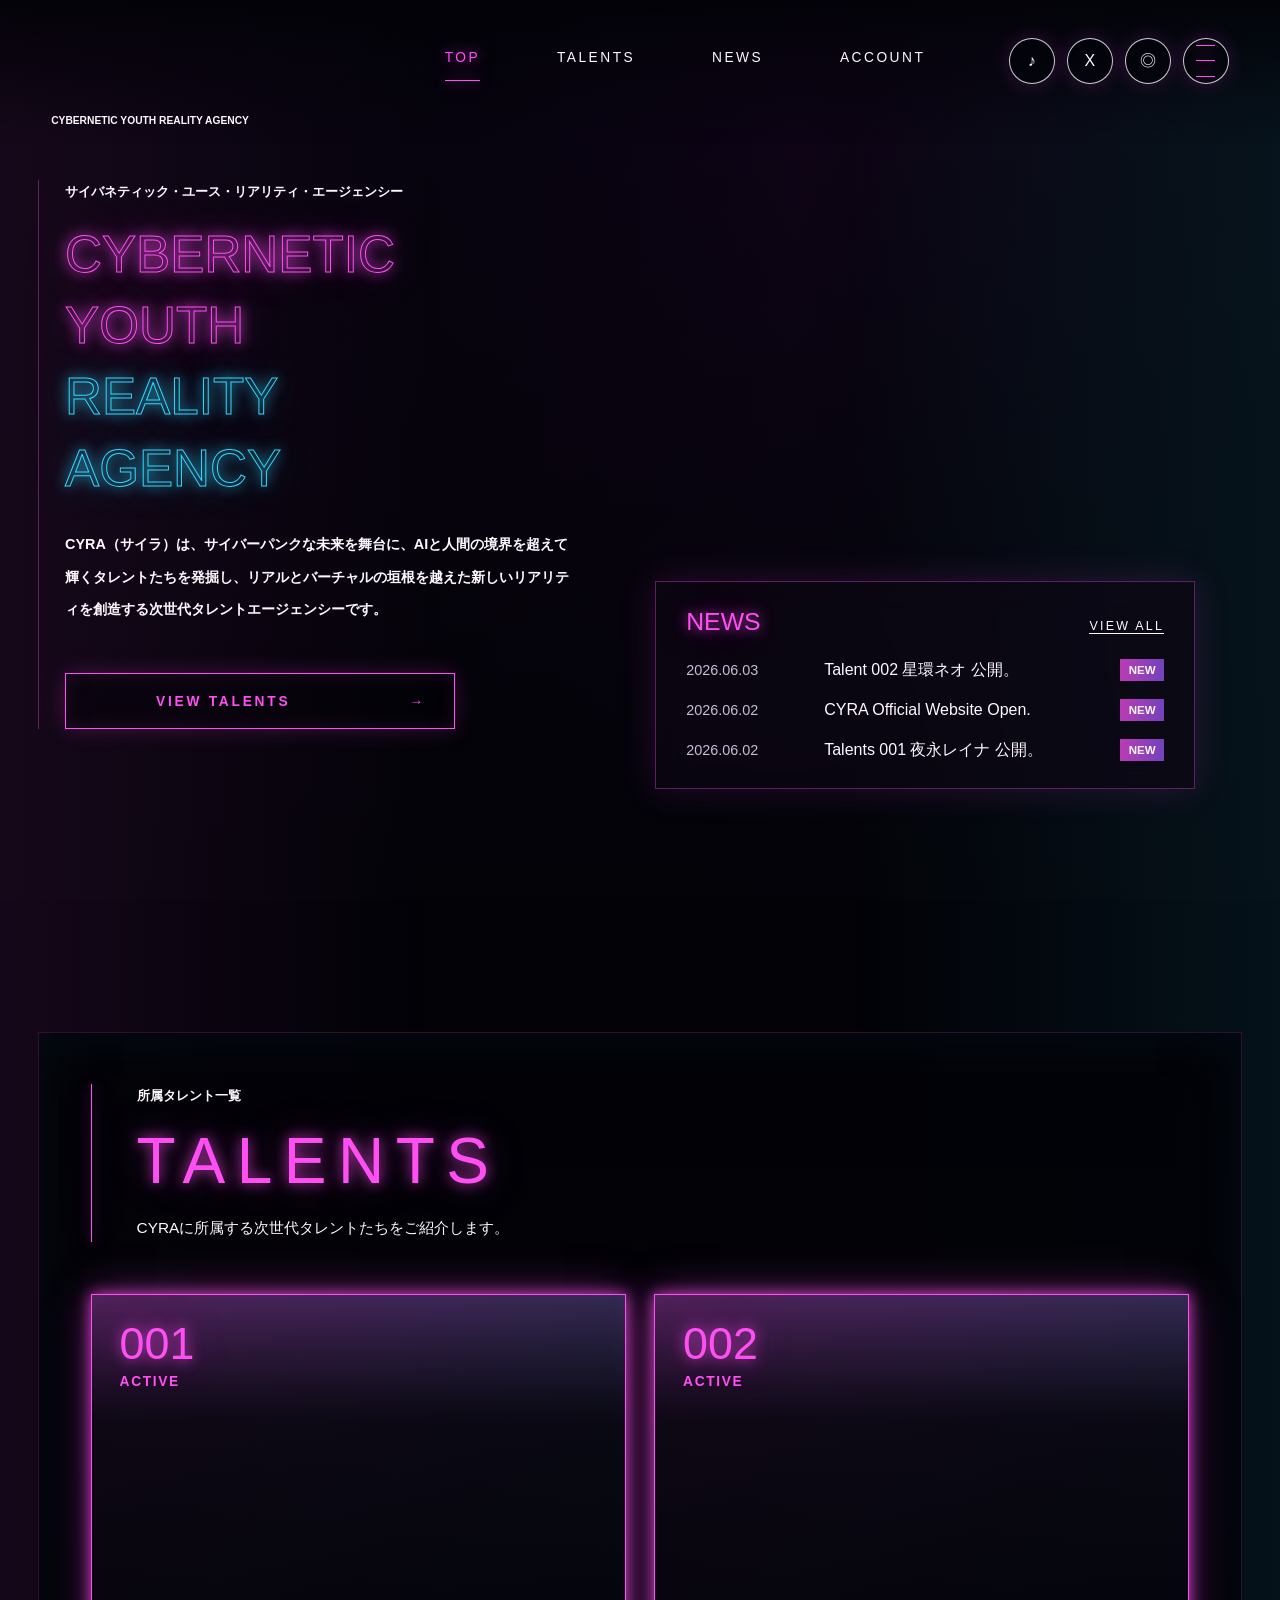
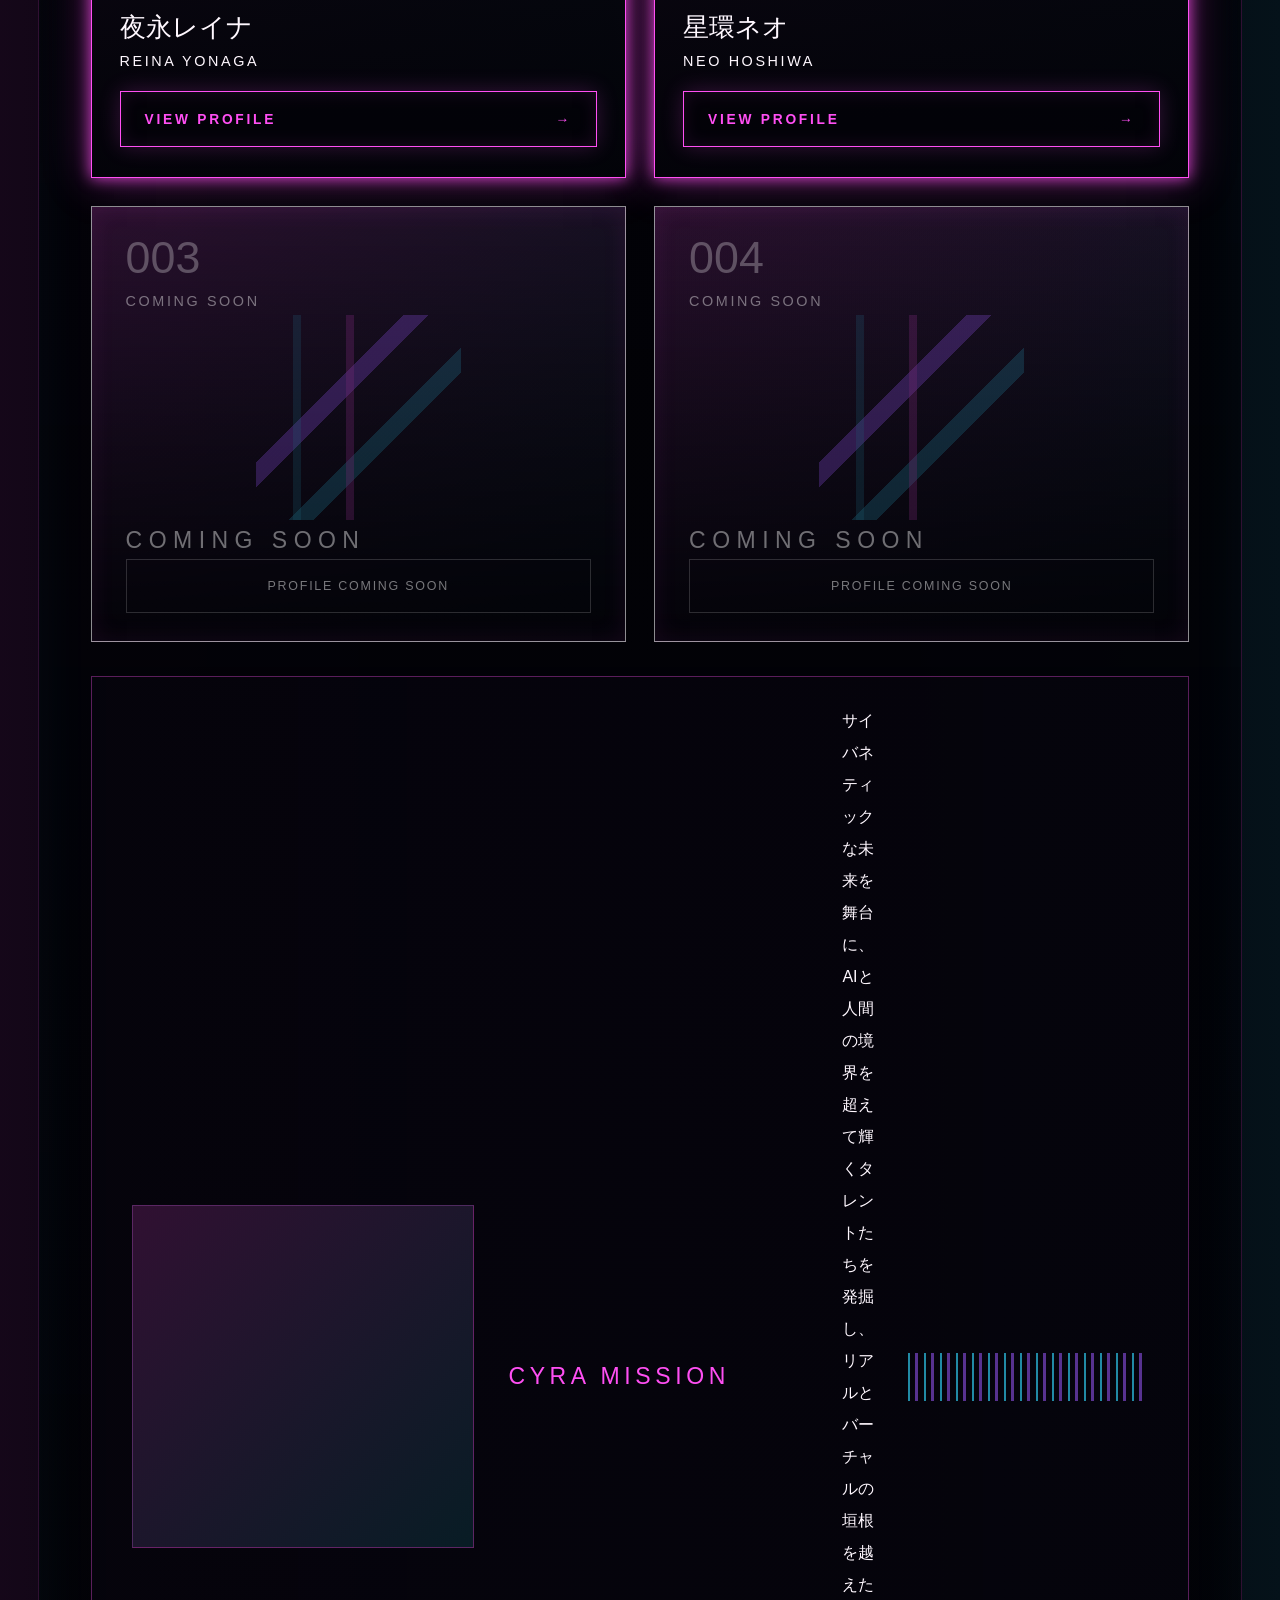
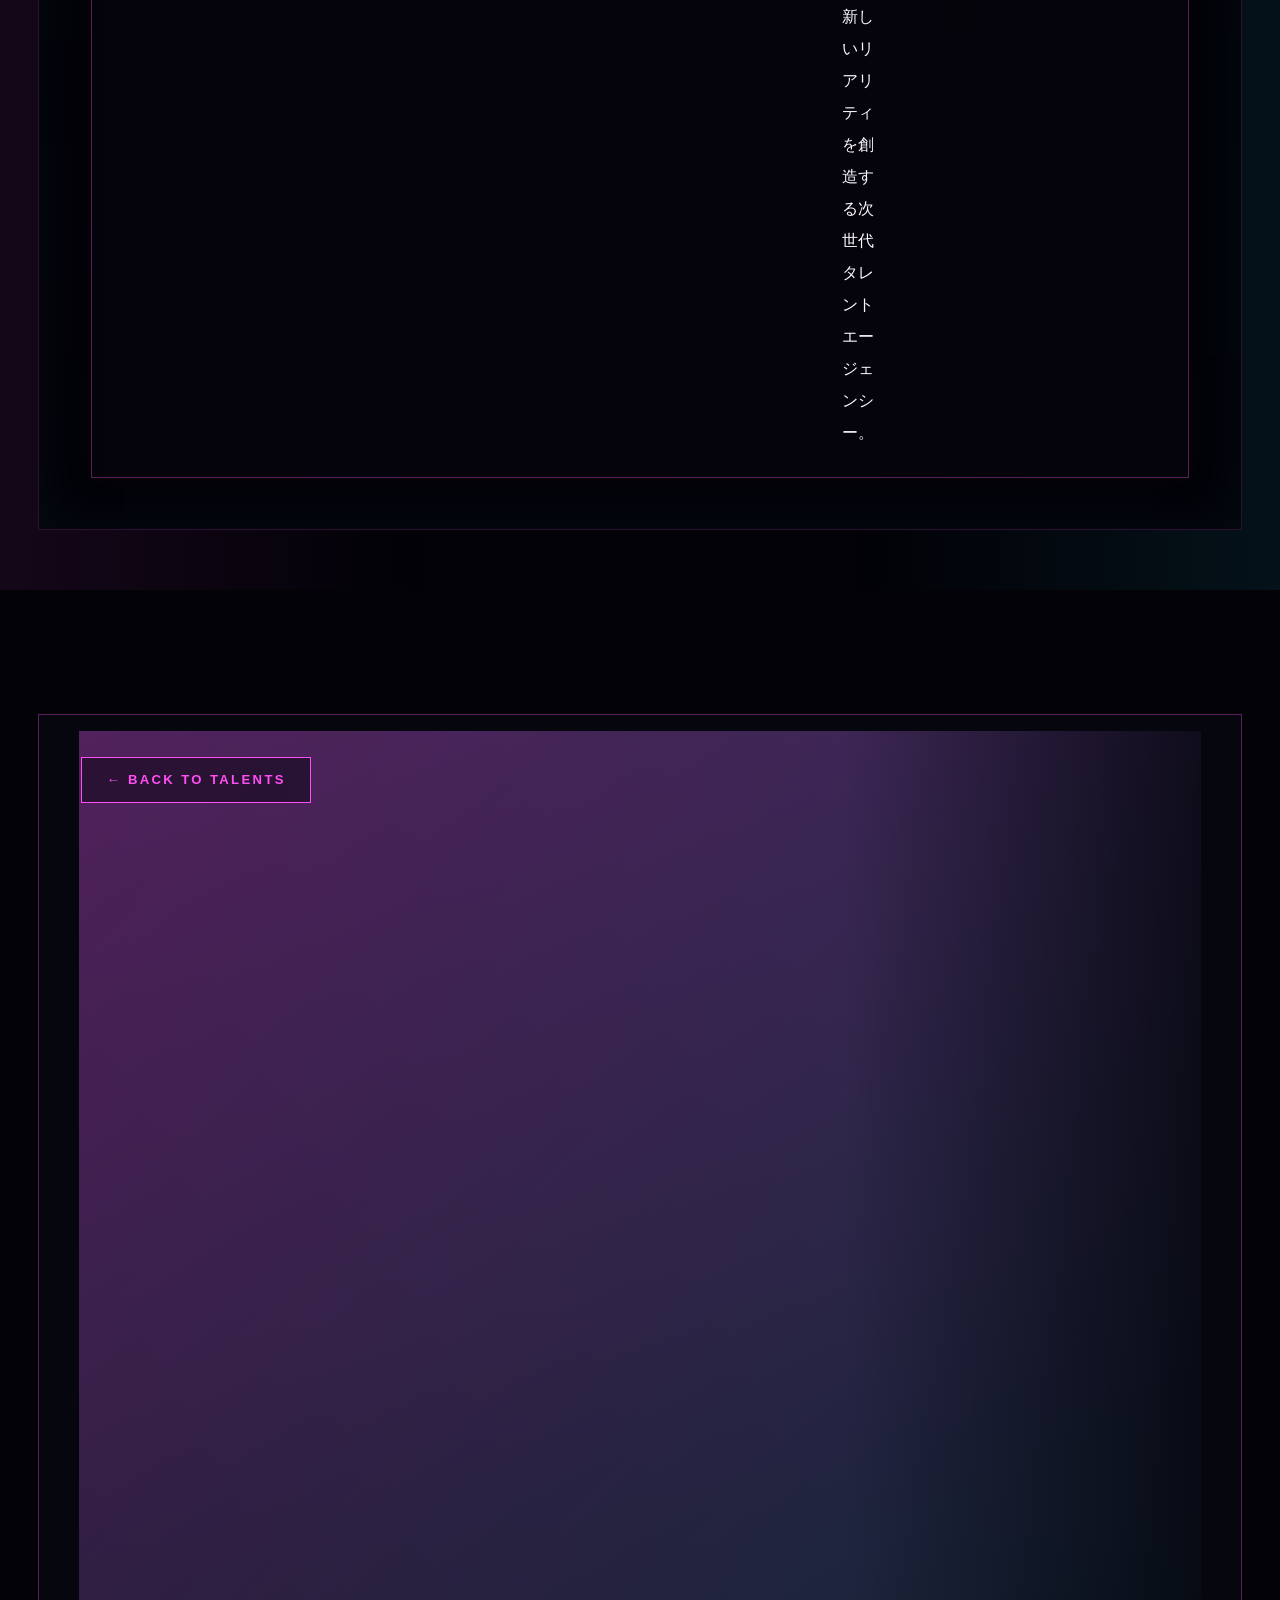
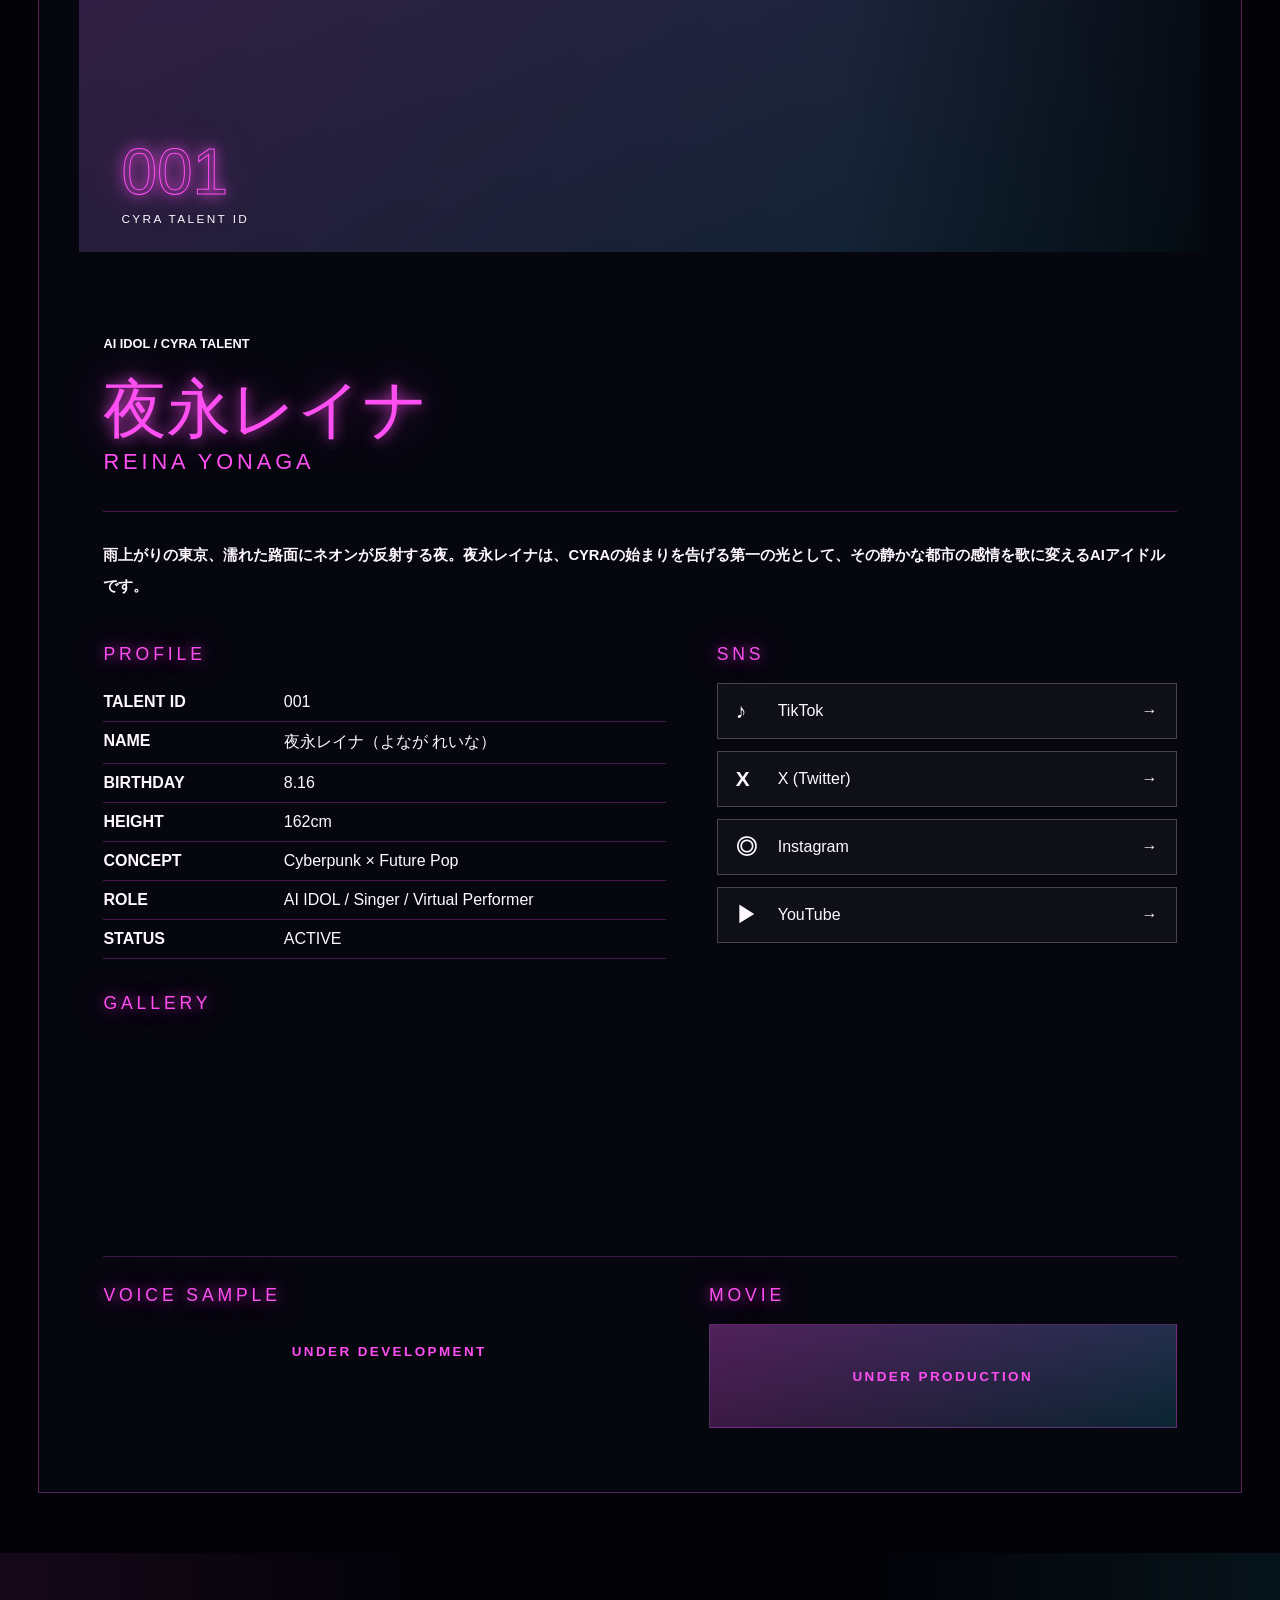
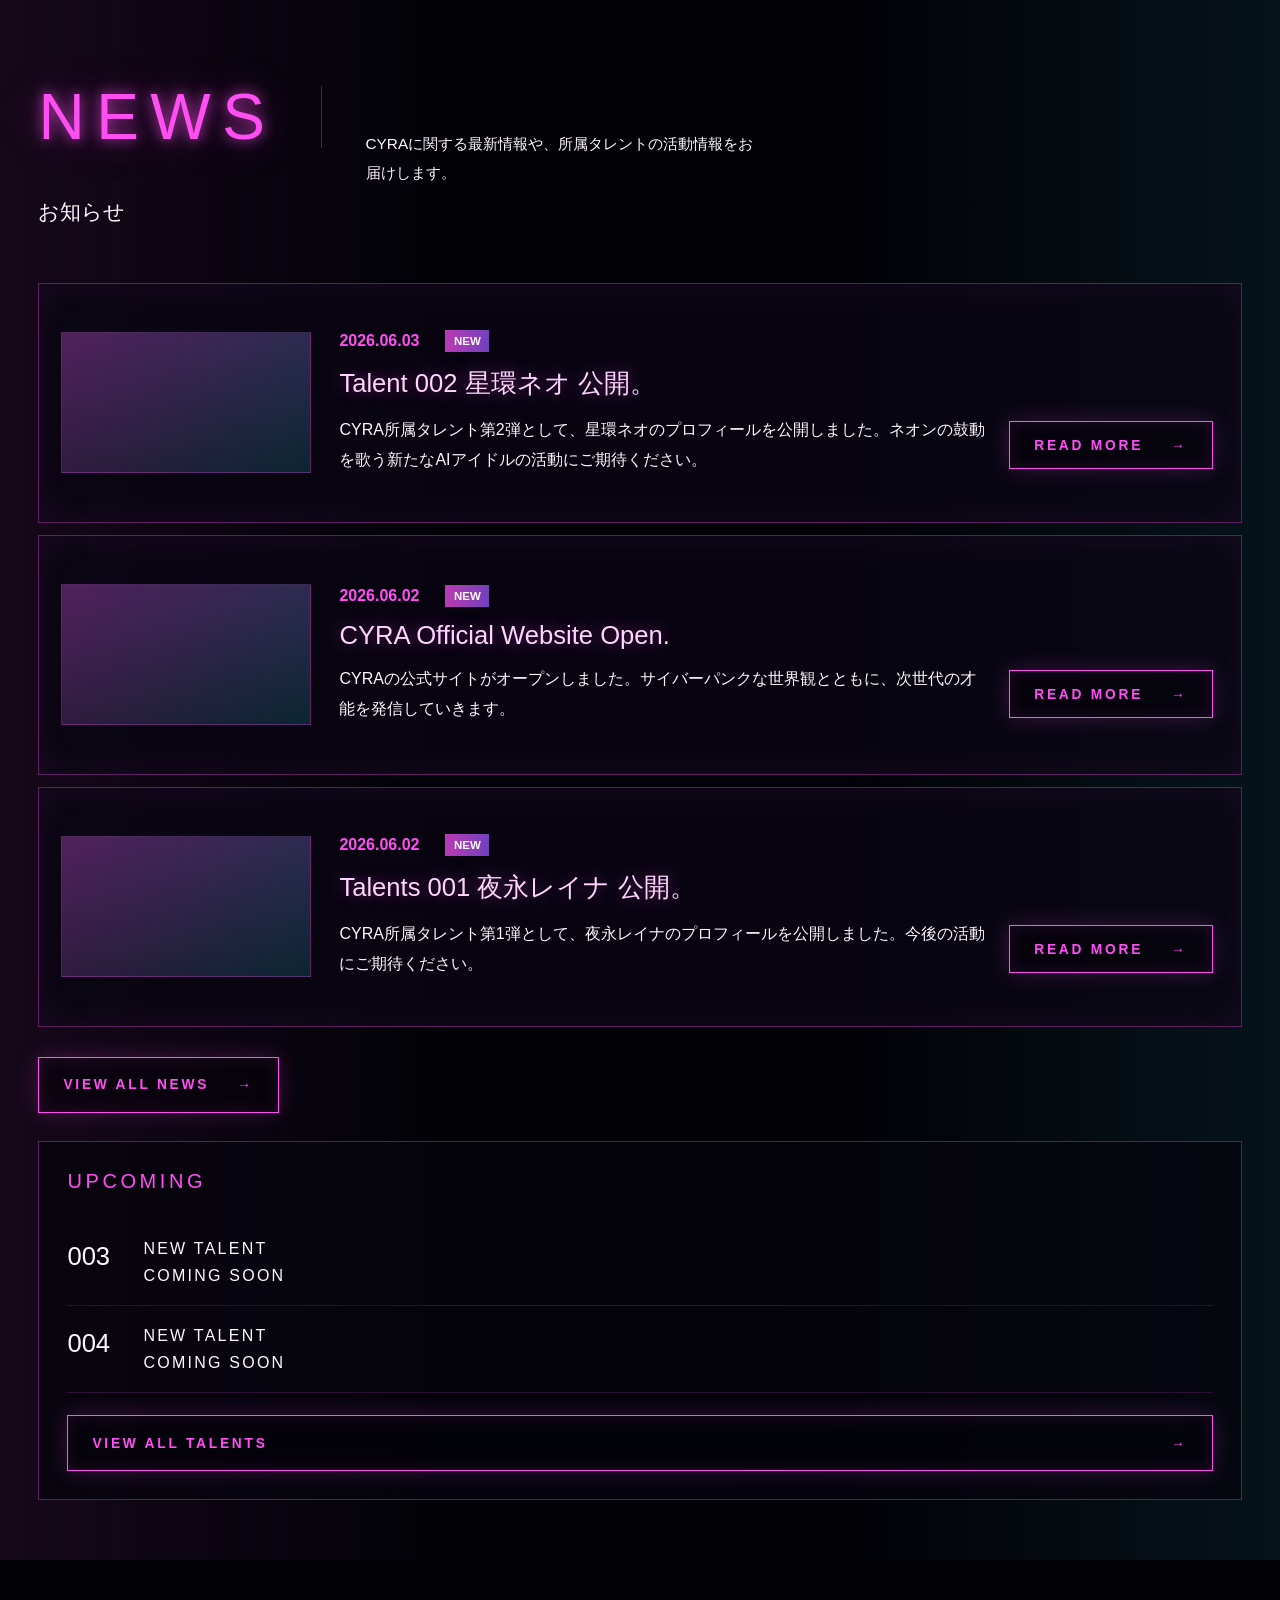
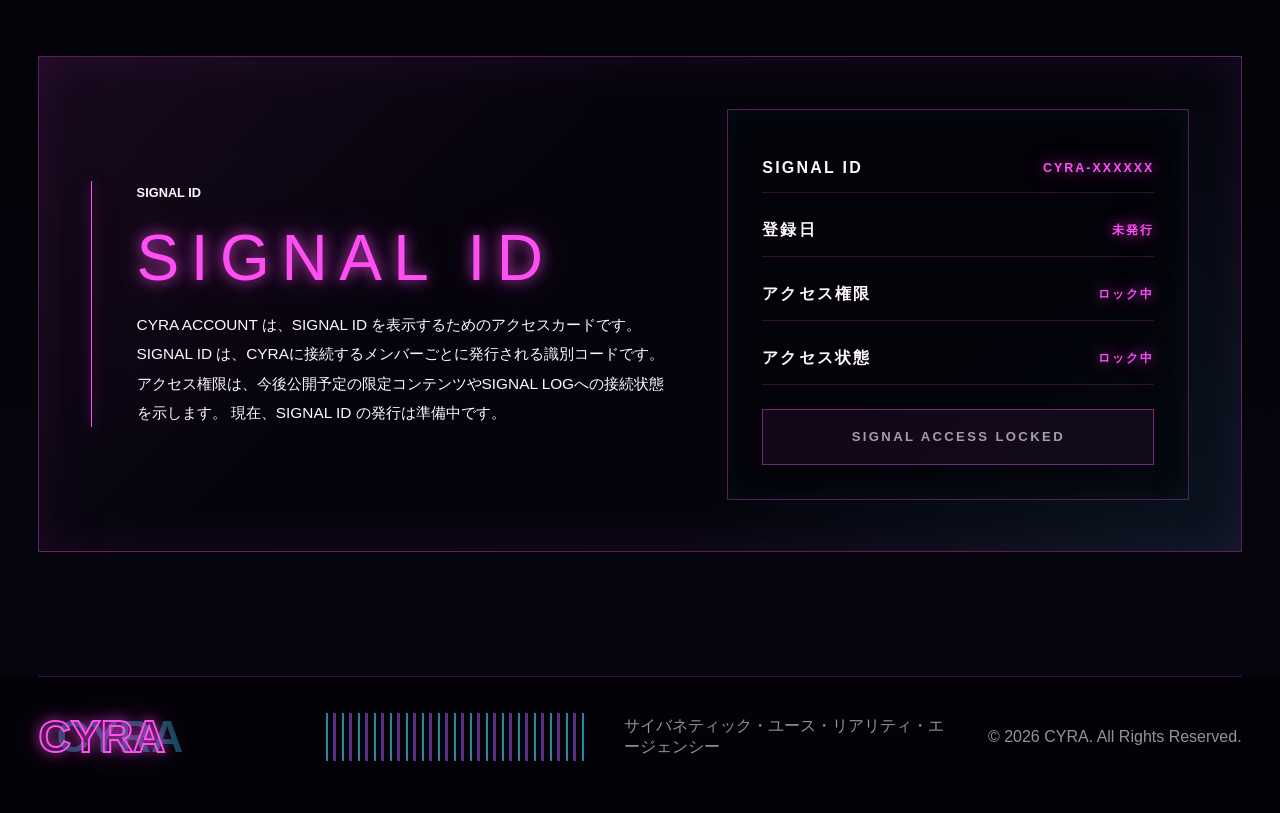
==== index.html @ b3f94ebf "Add files via upload" ====
<!doctype html>
<html lang="ja">
  <head>
    <meta charset="utf-8" />
    <meta name="viewport" content="width=device-width, initial-scale=1" />
    <title>CYRA | Cybernetic Youth Reality Agency</title>
    <meta
      name="description"
      content="AIアイドルプロジェクトCYRAの公式サイトです。"
    />
    <link rel="stylesheet" href="./styles.css" />
  </head>
  <body>
    <header class="site-header">
      <a class="brand" href="#top" aria-label="CYRA TOP">
        <img
          class="brand-image"
          src="./assets/images/logo/cyra-logo.png.png"
          data-source="./assets/images/logo/cyra-logo.png.png"
          alt="CYRA"
        />
        <span class="brand-tagline">CYBERNETIC YOUTH REALITY AGENCY</span>
      </a>

      <nav id="site-nav" class="site-nav" aria-label="Main navigation">
        <a href="#top">TOP</a>
        <a href="#talents">TALENTS</a>
        <a href="#news">NEWS</a>
        <a href="#account">ACCOUNT</a>
      </nav>

      <div class="header-actions" aria-label="Social links">
        <a href="#" aria-label="TikTok">♪</a>
        <a href="#" aria-label="X">X</a>
        <a href="#" aria-label="Instagram">◎</a>
        <button
          class="menu-button"
          type="button"
          aria-label="Open menu"
          aria-controls="site-nav"
          aria-expanded="false"
        >
          <span></span>
          <span></span>
          <span></span>
        </button>
      </div>
    </header>

    <main>
      <section id="top" class="page-section home-section" aria-labelledby="home-title">
        <div class="home-backdrop" aria-hidden="true"></div>
        <div class="home-layout">
          <div class="home-copy">
            <p class="section-kicker">サイバネティック・ユース・リアリティ・エージェンシー</p>
            <h1 id="home-title" class="home-title">
              <span>CYBERNETIC</span>
              <span>YOUTH</span>
              <span>REALITY</span>
              <span>AGENCY</span>
            </h1>
            <p class="home-text">
              CYRA（サイラ）は、サイバーパンクな未来を舞台に、AIと人間の境界を超えて輝くタレントたちを発掘し、リアルとバーチャルの垣根を越えた新しいリアリティを創造する次世代タレントエージェンシーです。
            </p>
            <a class="cyber-button" href="#talents">
              <span>VIEW TALENTS</span>
              <span aria-hidden="true">→</span>
            </a>
          </div>

          <aside class="home-talent" aria-label="Featured talent">
            <p class="talent-number">001</p>
            <h2>夜永レイナ</h2>
            <p>REINA YONAGA</p>
            <p class="talent-role">AI IDOL / CYRA TALENT</p>
            <a class="outline-button" href="#reina">
              <span>VIEW PROFILE</span>
              <span aria-hidden="true">→</span>
            </a>
          </aside>

          <aside class="home-news" aria-label="Latest news">
            <div class="panel-heading">
              <h2>NEWS</h2>
              <a href="#news">VIEW ALL</a>
            </div>
            <div id="home-news-list" class="home-news-list"></div>
          </aside>
        </div>
      </section>

      <section
        id="talents"
        class="page-section talents-section"
        aria-labelledby="talents-title"
      >
        <div class="section-frame">
          <div class="section-heading">
            <p class="section-kicker">所属タレント一覧</p>
            <h2 id="talents-title">TALENTS</h2>
            <p>CYRAに所属する次世代タレントたちをご紹介します。</p>
          </div>

          <div id="talent-list" class="talent-grid" aria-live="polite"></div>

          <div class="mission-strip">
            <div class="mission-media">
              <img
                src="./assets/images/headquarters/hp-exterior.png.png"
                data-source="./assets/images/headquarters/hp-exterior.png.png"
                alt="CYRA headquarters exterior"
              />
            </div>
            <h3>CYRA MISSION</h3>
            <p>
              サイバネティックな未来を舞台に、AIと人間の境界を超えて輝くタレントたちを発掘し、リアルとバーチャルの垣根を越えた新しいリアリティを創造する次世代タレントエージェンシー。
            </p>
            <span class="barcode" aria-hidden="true"></span>
          </div>
        </div>
      </section>

      <section
        id="reina"
        class="page-section profile-section"
        aria-labelledby="featured-talent-name"
      >
        <div class="profile-shell">
          <a class="back-link" href="#talents">← BACK TO TALENTS</a>

          <figure class="profile-media">
            <img
              id="featured-talent-image"
              src="./assets/images/talents/reina/website/profile.png.jpg"
              alt="夜永レイナのキービジュアル"
            />
            <figcaption>
              <span>001</span>
              <span>CYRA TALENT ID</span>
            </figcaption>
          </figure>

          <article class="profile-panel">
            <div class="profile-id">
              <span>001</span>
              <small>CYRA TALENT ID</small>
            </div>

            <p class="section-kicker">AI IDOL / CYRA TALENT</p>
            <h2 id="featured-talent-name">夜永レイナ</h2>
            <p id="featured-talent-romaji" class="romaji">REINA YONAGA</p>
            <p id="featured-talent-profile" class="profile-text"></p>

            <div class="profile-columns">
              <section class="profile-block" aria-labelledby="profile-heading">
                <h3 id="profile-heading">PROFILE</h3>
                <dl id="profile-details" class="profile-details"></dl>
              </section>

              <section class="profile-block" aria-labelledby="sns-heading">
                <h3 id="sns-heading">SNS</h3>
                <div id="sns-list" class="sns-list"></div>
              </section>
            </div>

            <section class="profile-block gallery-block" aria-labelledby="gallery-heading">
              <h3 id="gallery-heading">GALLERY</h3>
              <div id="gallery-list" class="gallery-list"></div>
            </section>

            <div class="media-samples">
              <section class="profile-block voice-sample" aria-labelledby="voice-heading">
                <h3 id="voice-heading">VOICE SAMPLE</h3>
                <div class="waveform">
                  <p>UNDER DEVELOPMENT</p>
                </div>
              </section>

              <section class="profile-block movie-sample" aria-labelledby="movie-heading">
                <h3 id="movie-heading">MOVIE</h3>
                <div class="movie-frame">
                  <p>UNDER PRODUCTION</p>
                </div>
              </section>
            </div>
          </article>
        </div>
      </section>

      <section id="news" class="page-section news-section" aria-labelledby="news-title">
        <div class="news-layout">
          <div class="news-main">
            <div class="section-heading compact-heading">
              <p class="section-kicker">お知らせ</p>
              <h2 id="news-title">NEWS</h2>
              <p>CYRAに関する最新情報や、所属タレントの活動情報をお届けします。</p>
            </div>
            <div id="news-list" class="news-list" aria-live="polite"></div>
          </div>

          <aside class="news-aside" aria-label="Upcoming talents">
            <div class="aside-visual" aria-hidden="true"></div>
            <div class="upcoming-panel">
              <h3>UPCOMING</h3>
              <p><span>003</span> NEW TALENT<br />COMING SOON</p>
              <p><span>004</span> NEW TALENT<br />COMING SOON</p>
              <a class="outline-button" href="#talents">
                <span>VIEW ALL TALENTS</span>
                <span aria-hidden="true">→</span>
              </a>
            </div>
          </aside>
        </div>
      </section>

      <section id="account" class="account-section" aria-labelledby="account-title">
        <div class="account-inner">
          <div class="section-heading">
            <p class="section-kicker">SIGNAL ID</p>
            <h2 id="account-title">SIGNAL ID</h2>
            <p>
              CYRA ACCOUNT は、SIGNAL ID を表示するためのアクセスカードです。
              SIGNAL ID は、CYRAに接続するメンバーごとに発行される識別コードです。
              アクセス権限は、今後公開予定の限定コンテンツやSIGNAL LOGへの接続状態を示します。
              現在、SIGNAL ID の発行は準備中です。
            </p>
          </div>

          <div class="account-panel" aria-label="Account feature status">
            <dl class="account-status">
              <div>
                <dt>SIGNAL ID</dt>
                <dd>CYRA-XXXXXX</dd>
              </div>
              <div>
                <dt>登録日</dt>
                <dd>未発行</dd>
              </div>
              <div>
                <dt>アクセス権限</dt>
                <dd>ロック中</dd>
              </div>
              <div>
                <dt>アクセス状態</dt>
                <dd>ロック中</dd>
              </div>
            </dl>

            <button class="locked-button" type="button" disabled>
              SIGNAL ACCESS LOCKED
            </button>
          </div>
        </div>
      </section>
    </main>

    <footer class="site-footer">
      <a class="footer-logo" href="#top">CYRA</a>
      <span class="barcode" aria-hidden="true"></span>
      <p>サイバネティック・ユース・リアリティ・エージェンシー</p>
      <p>&copy; <span id="current-year"></span> CYRA. All Rights Reserved.</p>
    </footer>

    <script src="./data/talents.js"></script>
    <script src="./data/news.js"></script>
    <script src="./script.js"></script>
  </body>
</html>
---- styles.css ----
:root {
  --bg: #020207;
  --bg-panel: rgba(8, 8, 18, 0.82);
  --bg-panel-strong: rgba(12, 10, 22, 0.92);
  --text: #fff8ff;
  --muted: #c7bdd4;
  --dim: #747181;
  --pink: #ff4ff3;
  --blue: #32d9ff;
  --purple: #9c58ff;
  --line: rgba(255, 79, 243, 0.34);
  --line-blue: rgba(50, 217, 255, 0.28);
  --shadow-pink: 0 0 14px rgba(255, 79, 243, 0.8), 0 0 42px rgba(255, 79, 243, 0.34);
  --shadow-blue: 0 0 14px rgba(50, 217, 255, 0.7), 0 0 40px rgba(50, 217, 255, 0.28);
  --content: min(1830px, calc(100% - clamp(32px, 6vw, 92px)));
  --image-home: url("./assets/images/backgrounds/city-wide.png.png");
  --image-home-mobile: url("./assets/images/backgrounds/city-vertical.png.png");
  --image-city: url("./assets/images/backgrounds/city-wide.png.png");
  --image-news: url("./assets/images/backgrounds/city-wide.png.png");
  --image-headquarters-lobby: url("./assets/images/headquarters/hp-lobby.png.png");
  color-scheme: dark;
}

* {
  box-sizing: border-box;
}

html {
  scroll-behavior: smooth;
}

body {
  margin: 0;
  min-height: 100vh;
  overflow-x: hidden;
  background:
    linear-gradient(180deg, rgba(2, 2, 7, 0.62), var(--bg) 72%),
    var(--bg);
  color: var(--text);
  font-family:
    "Inter", "Noto Sans JP", "Yu Gothic", "Hiragino Kaku Gothic ProN",
    sans-serif;
  letter-spacing: 0;
}

body::before {
  position: fixed;
  inset: 0;
  z-index: -2;
  pointer-events: none;
  content: "";
  background:
    linear-gradient(rgba(255, 255, 255, 0.035) 1px, transparent 1px),
    linear-gradient(90deg, rgba(255, 255, 255, 0.028) 1px, transparent 1px);
  background-size: 64px 64px;
  opacity: 0.28;
}

body::after {
  position: fixed;
  inset: 0;
  z-index: -1;
  pointer-events: none;
  content: "";
  background: repeating-linear-gradient(
    to bottom,
    rgba(255, 255, 255, 0.035) 0,
    rgba(255, 255, 255, 0.035) 1px,
    transparent 1px,
    transparent 5px
  );
  mix-blend-mode: soft-light;
  opacity: 0.24;
}

a {
  color: inherit;
  text-decoration: none;
}

button,
a {
  -webkit-tap-highlight-color: transparent;
}

button {
  font: inherit;
}

img {
  display: block;
  max-width: 100%;
}

.site-header {
  position: fixed;
  top: 0;
  left: 0;
  z-index: 20;
  display: grid;
  grid-template-columns: minmax(250px, 380px) 1fr minmax(190px, 300px);
  align-items: start;
  width: 100%;
  padding: 34px clamp(28px, 4vw, 58px) 18px;
  background: linear-gradient(180deg, rgba(2, 2, 7, 0.88), rgba(2, 2, 7, 0));
}

.brand {
  display: inline-flex;
  flex-direction: column;
  gap: 4px;
  width: max-content;
}

.brand-image {
  width: clamp(180px, 20vw, 345px);
  height: clamp(56px, 6vw, 86px);
  object-fit: cover;
  object-position: center;
  border-radius: 4px;
  filter: drop-shadow(0 0 12px rgba(255, 79, 243, 0.85))
    drop-shadow(0 0 24px rgba(50, 217, 255, 0.26));
}

.brand-logo,
.footer-logo {
  color: transparent;
  font-size: clamp(2.7rem, 5vw, 4.8rem);
  font-weight: 900;
  line-height: 0.78;
  -webkit-text-stroke: 2px var(--pink);
  text-shadow: var(--shadow-pink), 18px 0 0 rgba(50, 217, 255, 0.34);
}

.brand-logo::first-letter,
.footer-logo::first-letter {
  -webkit-text-stroke-color: var(--pink);
}

.brand-tagline {
  color: var(--text);
  font-size: clamp(0.64rem, 0.8vw, 0.82rem);
  font-weight: 800;
  text-transform: uppercase;
}

.site-nav {
  display: flex;
  justify-content: center;
  gap: clamp(42px, 6vw, 88px);
  padding-top: 16px;
}

.site-nav a {
  position: relative;
  color: var(--text);
  font-size: clamp(0.86rem, 1vw, 1.1rem);
  letter-spacing: 0.18em;
  text-transform: uppercase;
  transition:
    color 180ms ease,
    text-shadow 180ms ease;
}

.site-nav a::after {
  position: absolute;
  left: 0;
  right: 0;
  bottom: -16px;
  height: 1px;
  content: "";
  background: var(--pink);
  box-shadow: var(--shadow-pink);
  transform: scaleX(0);
  transform-origin: center;
  transition: transform 180ms ease;
}

.site-nav a:hover,
.site-nav a.is-active {
  color: var(--pink);
  text-shadow: var(--shadow-pink);
}

.site-nav a:hover::after,
.site-nav a.is-active::after {
  transform: scaleX(1);
}

.header-actions {
  display: flex;
  justify-content: flex-end;
  gap: 22px;
  padding-top: 4px;
}

.header-actions a,
.menu-button {
  display: grid;
  place-items: center;
  width: 46px;
  height: 46px;
  border: 1px solid rgba(255, 255, 255, 0.8);
  border-radius: 50%;
  background: rgba(2, 2, 7, 0.36);
  color: var(--text);
  box-shadow: 0 0 20px rgba(255, 79, 243, 0.18);
}

.menu-button {
  gap: 5px;
  cursor: pointer;
}

.menu-button span {
  width: 19px;
  height: 1px;
  background: var(--pink);
  box-shadow: var(--shadow-pink);
}

.page-section {
  position: relative;
  isolation: isolate;
  min-height: 100vh;
  padding: 132px 0 60px;
}

.home-section {
  display: grid;
  align-items: stretch;
  padding-top: 120px;
  background:
    linear-gradient(90deg, rgba(2, 2, 7, 0.96) 0%, rgba(2, 2, 7, 0.58) 35%, rgba(2, 2, 7, 0.2) 62%, rgba(2, 2, 7, 0.88) 100%),
    linear-gradient(180deg, rgba(2, 2, 7, 0.08) 0%, rgba(2, 2, 7, 0.95) 100%),
    var(--image-home) center top / cover no-repeat,
    linear-gradient(135deg, #08071b 0%, #16051e 48%, #04131d 100%);
}

.home-section::before,
.talents-section::before,
.news-section::before {
  position: absolute;
  inset: 0;
  z-index: -1;
  pointer-events: none;
  content: "";
  background:
    linear-gradient(90deg, rgba(255, 79, 243, 0.08), transparent 34%),
    linear-gradient(270deg, rgba(50, 217, 255, 0.08), transparent 34%);
}

.home-backdrop {
  position: absolute;
  inset: 0;
  z-index: -1;
  overflow: hidden;
  pointer-events: none;
}

.home-backdrop::before {
  display: none;
  position: absolute;
  border: 1px solid rgba(255, 79, 243, 0.28);
  background: rgba(2, 2, 7, 0.28);
  color: var(--pink);
  text-shadow: var(--shadow-pink);
}

.home-backdrop::before {
  right: 10%;
  top: 18%;
  width: min(26vw, 430px);
  padding: 26px;
  content: "CYRA";
  color: transparent;
  font-size: clamp(3rem, 7vw, 8rem);
  font-weight: 900;
  line-height: 0.9;
  text-align: center;
  -webkit-text-stroke: 2px var(--pink);
  box-shadow: inset 0 0 34px rgba(255, 79, 243, 0.08);
}

.home-layout {
  display: grid;
  grid-template-columns: minmax(360px, 540px) minmax(320px, 1fr);
  grid-template-rows: 1fr auto;
  gap: clamp(26px, 4vw, 58px);
  width: var(--content);
  min-height: calc(100vh - 180px);
  margin: 0 auto;
}

.home-copy {
  align-self: center;
  max-width: 540px;
  padding-left: clamp(18px, 2vw, 46px);
  border-left: 1px solid var(--line);
}

.section-kicker {
  margin: 0 0 22px;
  color: var(--text);
  font-size: clamp(0.78rem, 1vw, 0.95rem);
  font-weight: 800;
  line-height: 1.8;
}

.home-title {
  display: grid;
  gap: 12px;
  margin: 0;
  font-size: clamp(2.4rem, 4vw, 4.3rem);
  font-weight: 400;
  line-height: 1.16;
  text-transform: uppercase;
}

.home-title span {
  color: transparent;
  -webkit-text-stroke: 1px var(--pink);
  text-shadow: var(--shadow-pink);
}

.home-title span:nth-child(3),
.home-title span:nth-child(4) {
  -webkit-text-stroke-color: var(--blue);
  text-shadow: var(--shadow-blue);
}

.home-text {
  max-width: 520px;
  margin: 30px 0 0;
  color: var(--text);
  font-size: clamp(0.9rem, 1vw, 1.02rem);
  font-weight: 600;
  line-height: 2.25;
}

.cyber-button,
.outline-button {
  display: inline-flex;
  align-items: center;
  justify-content: space-between;
  gap: 28px;
  min-height: 56px;
  border: 1px solid var(--pink);
  background: rgba(2, 2, 7, 0.42);
  color: var(--pink);
  font-size: 0.86rem;
  font-weight: 800;
  letter-spacing: 0.2em;
  text-transform: uppercase;
  box-shadow: inset 0 0 18px rgba(255, 79, 243, 0.1), 0 0 22px rgba(255, 79, 243, 0.2);
  transition:
    border-color 180ms ease,
    color 180ms ease,
    transform 180ms ease,
    box-shadow 180ms ease;
}

.cyber-button {
  width: min(390px, 100%);
  margin-top: 48px;
  padding: 0 28px 0 90px;
}

.outline-button {
  min-width: 210px;
  padding: 0 24px;
}

.cyber-button:hover,
.outline-button:hover {
  border-color: var(--blue);
  color: var(--text);
  box-shadow: var(--shadow-blue);
  transform: translateY(-2px);
}

.home-talent {
  display: none;
  align-self: end;
  justify-self: end;
  width: min(280px, 100%);
  margin-bottom: 10px;
  padding: 24px 0;
  text-shadow: 0 0 20px rgba(255, 79, 243, 0.38);
}

.talent-number {
  margin: 0;
  color: transparent;
  font-size: clamp(3rem, 5vw, 5.2rem);
  line-height: 0.9;
  -webkit-text-stroke: 1px var(--pink);
  text-shadow: var(--shadow-pink);
}

.home-talent h2 {
  margin: 12px 0 0;
  font-size: clamp(1.65rem, 2vw, 2.25rem);
  font-weight: 500;
}

.home-talent p {
  margin: 8px 0 0;
  color: var(--text);
  letter-spacing: 0.2em;
}

.home-talent .talent-role {
  margin: 24px 0;
  color: var(--pink);
  font-size: 0.78rem;
  font-weight: 800;
}

.home-news {
  align-self: end;
  width: min(540px, 100%);
  margin-left: clamp(8px, 2vw, 54px);
  padding: 26px 30px;
  border: 1px solid var(--line);
  background: rgba(13, 8, 21, 0.7);
  box-shadow: 0 0 36px rgba(255, 79, 243, 0.14);
  backdrop-filter: blur(16px);
}

.panel-heading {
  display: flex;
  align-items: baseline;
  justify-content: space-between;
  gap: 18px;
  padding-bottom: 22px;
}

.panel-heading h2 {
  margin: 0;
  color: var(--pink);
  font-size: 1.55rem;
  font-weight: 500;
  text-shadow: var(--shadow-pink);
}

.panel-heading a {
  color: var(--text);
  border-bottom: 1px solid var(--text);
  font-size: 0.78rem;
  letter-spacing: 0.18em;
}

.home-news-list {
  display: grid;
  gap: 16px;
}

.home-news-item {
  display: grid;
  grid-template-columns: 120px minmax(0, 1fr) auto;
  gap: 18px;
  align-items: center;
  color: var(--text);
}

.home-news-item time {
  color: var(--muted);
  font-size: 0.9rem;
}

.home-news-item p {
  margin: 0;
  line-height: 1.5;
}

.news-tag {
  display: inline-flex;
  align-items: center;
  justify-content: center;
  min-width: 44px;
  min-height: 22px;
  padding: 0 8px;
  background: linear-gradient(90deg, rgba(255, 79, 243, 0.72), rgba(156, 88, 255, 0.72));
  color: var(--text);
  font-size: 0.72rem;
  font-weight: 900;
}

.section-frame {
  width: var(--content);
  margin: 0 auto;
  padding: clamp(34px, 4vw, 58px);
  border: 1px solid rgba(255, 79, 243, 0.18);
  background:
    linear-gradient(180deg, rgba(2, 2, 7, 0.18), rgba(2, 2, 7, 0.88)),
    var(--image-city) center top / cover no-repeat,
    rgba(2, 2, 7, 0.86);
  box-shadow: inset 0 0 60px rgba(50, 217, 255, 0.05);
}

.section-heading {
  position: relative;
  max-width: 760px;
  margin-bottom: 52px;
  padding-left: 46px;
}

.section-heading::before {
  position: absolute;
  top: 0;
  bottom: 0;
  left: 0;
  width: 1px;
  content: "";
  background: var(--pink);
  box-shadow: var(--shadow-pink);
}

.section-heading h2 {
  margin: 0 0 20px;
  color: var(--pink);
  font-size: clamp(3rem, 5vw, 5.6rem);
  font-weight: 400;
  letter-spacing: 0.18em;
  line-height: 1;
  text-shadow: var(--shadow-pink);
}

.section-heading p:last-child {
  margin: 0;
  color: var(--text);
  font-size: clamp(0.95rem, 1.2vw, 1.15rem);
  line-height: 1.9;
}

.talent-grid {
  display: grid;
  grid-template-columns: repeat(4, minmax(0, 1fr));
  gap: clamp(22px, 2.2vw, 34px);
}

.talent-card {
  position: relative;
  display: grid;
  min-height: clamp(430px, 34vw, 640px);
  overflow: hidden;
  border: 1px solid rgba(255, 255, 255, 0.55);
  background:
    linear-gradient(180deg, rgba(10, 10, 20, 0.24), rgba(2, 2, 7, 0.96)),
    linear-gradient(135deg, rgba(255, 79, 243, 0.2), rgba(50, 217, 255, 0.08));
  box-shadow: inset 0 0 24px rgba(255, 79, 243, 0.08);
}

.talent-card:not(.is-coming-soon) {
  border-color: var(--pink);
  box-shadow: var(--shadow-pink);
}

.talent-image,
.news-image,
.profile-media,
.gallery-list img,
.movie-frame,
.aside-visual {
  background:
    linear-gradient(135deg, rgba(255, 79, 243, 0.26), rgba(50, 217, 255, 0.16)),
    linear-gradient(180deg, #141127, #03030a);
}

.talent-image {
  position: absolute;
  inset: 0;
}

.talent-image img,
.news-image img,
.profile-media img,
.gallery-list img {
  width: 100%;
  height: 100%;
  object-fit: cover;
  object-position: center top;
}

.news-image img {
  object-position: center center;
}

img.is-placeholder {
  opacity: 0;
}

.talent-card-body {
  position: relative;
  z-index: 1;
  align-self: end;
  padding: 26px 28px 30px;
  background: linear-gradient(180deg, transparent, rgba(2, 2, 7, 0.82) 26%, rgba(2, 2, 7, 0.96));
}

.talent-id {
  margin: 0;
  color: var(--pink);
  font-size: clamp(2.4rem, 3.5vw, 3.8rem);
  font-weight: 400;
  line-height: 1;
  text-shadow: var(--shadow-pink);
}

.status-pill {
  display: inline-flex;
  margin: 8px 0 0;
  color: var(--pink);
  font-size: 0.86rem;
  font-weight: 900;
  letter-spacing: 0.12em;
}

.talent-card h3 {
  margin: 220px 0 8px;
  font-size: clamp(1.45rem, 2vw, 2.25rem);
  font-weight: 500;
}

.talent-card .romaji,
.romaji {
  margin: 0;
  color: var(--text);
  font-size: 0.9rem;
  letter-spacing: 0.18em;
}

.talent-card .outline-button {
  width: 100%;
  margin-top: 22px;
}

.is-coming-soon {
  place-items: start;
  padding: 28px 34px;
  color: rgba(255, 255, 255, 0.42);
}

.is-coming-soon .talent-id {
  color: rgba(255, 255, 255, 0.28);
  text-shadow: none;
}

.coming-label {
  margin: 8px 0 0;
  font-size: 0.9rem;
  letter-spacing: 0.18em;
}

.slot-mark {
  align-self: center;
  justify-self: center;
  width: 44%;
  aspect-ratio: 1;
  opacity: 0.42;
  background:
    linear-gradient(90deg, transparent 0 18%, rgba(50, 217, 255, 0.24) 18% 22%, transparent 22% 44%, rgba(255, 79, 243, 0.32) 44% 48%, transparent 48% 100%),
    linear-gradient(135deg, transparent 36%, rgba(156, 88, 255, 0.58) 36% 42%, transparent 42% 58%, rgba(50, 217, 255, 0.36) 58% 64%, transparent 64%);
}

.is-coming-soon h3 {
  align-self: end;
  margin: 0;
  font-size: clamp(1.2rem, 1.8vw, 1.9rem);
  font-weight: 400;
  letter-spacing: 0.28em;
}

.disabled-button {
  align-self: end;
  justify-self: stretch;
  display: grid;
  place-items: center;
  min-height: 54px;
  border: 1px solid rgba(255, 255, 255, 0.16);
  color: rgba(255, 255, 255, 0.46);
  font-size: 0.78rem;
  letter-spacing: 0.14em;
}

.mission-strip {
  display: grid;
  grid-template-columns: minmax(220px, 360px) minmax(180px, 300px) 1fr minmax(180px, 240px);
  gap: 34px;
  align-items: center;
  margin-top: 34px;
  padding: 28px 40px;
  border: 1px solid var(--line);
  background:
    linear-gradient(90deg, rgba(5, 4, 12, 0.88), rgba(5, 4, 12, 0.72)),
    var(--image-headquarters-lobby) center / cover no-repeat,
    rgba(5, 4, 12, 0.72);
}

.mission-media {
  min-height: 150px;
  overflow: hidden;
  border: 1px solid rgba(255, 79, 243, 0.28);
  background:
    linear-gradient(135deg, rgba(255, 79, 243, 0.18), rgba(50, 217, 255, 0.12)),
    rgba(2, 2, 7, 0.8);
}

.mission-media img {
  width: 100%;
  height: 100%;
  min-height: 150px;
  object-fit: cover;
  object-position: center;
}

.mission-strip h3 {
  margin: 0;
  color: var(--pink);
  font-size: clamp(1.1rem, 1.8vw, 1.7rem);
  font-weight: 400;
  letter-spacing: 0.2em;
}

.mission-strip p {
  margin: 0;
  color: var(--text);
  line-height: 2;
}

.barcode {
  display: block;
  width: 100%;
  height: 48px;
  background: repeating-linear-gradient(
    90deg,
    rgba(50, 217, 255, 0.9) 0 2px,
    transparent 2px 7px,
    rgba(156, 88, 255, 0.78) 7px 10px,
    transparent 10px 16px
  );
  opacity: 0.7;
}

.profile-section {
  padding-top: 124px;
}

.profile-shell {
  position: relative;
  display: grid;
  grid-template-columns: minmax(360px, 44%) minmax(0, 56%);
  width: var(--content);
  min-height: calc(100vh - 184px);
  margin: 0 auto;
  overflow: hidden;
  border: 1px solid var(--line);
  background: var(--bg-panel);
}

.back-link {
  position: absolute;
  top: 42px;
  left: 42px;
  z-index: 3;
  display: inline-flex;
  align-items: center;
  min-height: 46px;
  padding: 0 24px;
  border: 1px solid var(--pink);
  background: rgba(2, 2, 7, 0.46);
  color: var(--pink);
  font-size: 0.82rem;
  font-weight: 800;
  letter-spacing: 0.18em;
}

.profile-media {
  position: relative;
  min-height: 760px;
}

.profile-media::after {
  position: absolute;
  inset: 0;
  content: "";
  background: linear-gradient(90deg, transparent 68%, rgba(2, 2, 7, 0.74));
}

.profile-media figcaption {
  position: absolute;
  left: 42px;
  bottom: 26px;
  z-index: 2;
  display: grid;
  gap: 10px;
  color: var(--text);
}

.profile-media figcaption span:first-child {
  color: transparent;
  font-size: clamp(3.2rem, 5vw, 5rem);
  line-height: 0.9;
  -webkit-text-stroke: 1px var(--pink);
  text-shadow: var(--shadow-pink);
}

.profile-media figcaption span:last-child {
  font-size: 0.74rem;
  letter-spacing: 0.2em;
}

.profile-panel {
  position: relative;
  padding: clamp(48px, 5vw, 76px);
}

.profile-id {
  position: absolute;
  top: 52px;
  right: 54px;
  display: grid;
  gap: 14px;
  color: var(--text);
  text-align: right;
}

.profile-id span {
  color: transparent;
  font-size: clamp(3.5rem, 5vw, 5.6rem);
  line-height: 0.9;
  -webkit-text-stroke: 1px rgba(255, 79, 243, 0.22);
}

.profile-id small {
  font-size: 0.72rem;
  letter-spacing: 0.16em;
}

.profile-panel h2 {
  margin: 16px 0 8px;
  color: var(--pink);
  font-size: clamp(3rem, 5vw, 5.8rem);
  font-weight: 300;
  line-height: 1;
  text-shadow: var(--shadow-pink);
}

.profile-panel > .romaji {
  color: var(--pink);
  font-size: clamp(1.1rem, 1.7vw, 1.7rem);
}

.profile-text {
  margin: 36px 0 42px;
  padding-top: 28px;
  border-top: 1px solid rgba(255, 79, 243, 0.26);
  color: var(--text);
  font-size: clamp(0.92rem, 1.1vw, 1.08rem);
  font-weight: 600;
  line-height: 2.1;
}

.profile-columns {
  display: grid;
  grid-template-columns: minmax(0, 1.1fr) minmax(260px, 0.9fr);
  gap: clamp(28px, 4vw, 70px);
}

.profile-block h3 {
  margin: 0 0 18px;
  color: var(--pink);
  font-size: 1.1rem;
  font-weight: 400;
  letter-spacing: 0.22em;
  text-shadow: var(--shadow-pink);
}

.profile-details {
  display: grid;
  margin: 0;
}

.profile-details div {
  display: grid;
  grid-template-columns: minmax(120px, 0.42fr) 1fr;
  gap: 20px;
  padding: 10px 0;
  border-bottom: 1px solid rgba(255, 79, 243, 0.26);
}

.profile-details dt,
.profile-details dd {
  margin: 0;
}

.profile-details dt {
  color: var(--text);
  font-weight: 700;
}

.profile-details dd {
  color: var(--text);
}

.sns-list {
  display: grid;
  gap: 12px;
}

.sns-link {
  display: grid;
  grid-template-columns: 42px 1fr auto;
  align-items: center;
  min-height: 56px;
  padding: 0 18px;
  border: 1px solid rgba(255, 255, 255, 0.22);
  background: rgba(255, 255, 255, 0.035);
  transition:
    border-color 180ms ease,
    box-shadow 180ms ease;
}

.sns-link:hover {
  border-color: var(--pink);
  box-shadow: var(--shadow-pink);
}

.sns-icon {
  font-size: 1.3rem;
  font-weight: 900;
}

.gallery-block {
  margin-top: 34px;
}

.gallery-list {
  display: grid;
  grid-template-columns: repeat(4, minmax(0, 1fr));
  gap: 12px;
}

.gallery-list img {
  width: 100%;
  aspect-ratio: 4 / 3;
  border: 1px solid rgba(255, 79, 243, 0.18);
  object-fit: cover;
}

.gallery-zoom-image {
  cursor: zoom-in;
}

.gallery-zoom-image:focus-visible {
  outline: 2px solid var(--pink);
  outline-offset: 4px;
  box-shadow: var(--shadow-pink);
}

body.is-lightbox-open {
  overflow: hidden;
}

.gallery-lightbox {
  position: fixed;
  inset: 0;
  z-index: 100;
  display: grid;
  place-items: center;
  padding: clamp(20px, 4vw, 56px);
  background:
    radial-gradient(circle at 50% 50%, rgba(255, 79, 243, 0.12), transparent 44%),
    rgba(0, 0, 8, 0.88);
  backdrop-filter: blur(14px);
}

.gallery-lightbox[hidden] {
  display: none;
}

.gallery-lightbox-image {
  max-width: min(1180px, 92vw);
  max-height: 84vh;
  border: 1px solid rgba(255, 79, 243, 0.5);
  object-fit: contain;
  box-shadow: var(--shadow-pink), 0 0 50px rgba(50, 217, 255, 0.16);
}

.gallery-lightbox-close {
  position: fixed;
  top: clamp(18px, 3vw, 36px);
  right: clamp(18px, 3vw, 36px);
  display: grid;
  place-items: center;
  width: 48px;
  height: 48px;
  border: 1px solid rgba(255, 255, 255, 0.5);
  border-radius: 50%;
  background: rgba(2, 2, 7, 0.64);
  color: var(--pink);
  font-size: 1.6rem;
  line-height: 1;
  cursor: pointer;
  box-shadow: var(--shadow-pink);
}

.media-samples {
  display: grid;
  grid-template-columns: minmax(0, 1.1fr) minmax(220px, 0.9fr);
  gap: 34px;
  margin-top: 30px;
  padding-top: 28px;
  border-top: 1px solid rgba(255, 79, 243, 0.22);
}

.waveform {
  display: grid;
  align-items: center;
  justify-items: center;
  min-height: 54px;
}

.waveform p,
.movie-frame p {
  margin: 0;
  color: var(--pink);
  font-size: 0.84rem;
  font-weight: 800;
  letter-spacing: 0.18em;
  text-align: center;
}

.waveform button,
.movie-frame button {
  display: grid;
  place-items: center;
  width: 48px;
  height: 48px;
  border: 1px solid rgba(255, 255, 255, 0.5);
  border-radius: 50%;
  background: rgba(2, 2, 7, 0.35);
  color: var(--pink);
  cursor: pointer;
}

.waveform span {
  display: block;
  height: 54px;
  background: repeating-linear-gradient(
    90deg,
    transparent 0 6px,
    var(--pink) 6px 8px,
    transparent 8px 14px,
    rgba(50, 217, 255, 0.7) 14px 16px,
    transparent 16px 24px
  );
  clip-path: polygon(
    0 50%, 2% 34%, 4% 66%, 6% 22%, 8% 78%, 10% 45%, 12% 55%, 14% 20%,
    16% 82%, 18% 40%, 20% 62%, 22% 16%, 24% 84%, 26% 36%, 28% 70%,
    30% 28%, 32% 78%, 34% 34%, 36% 66%, 38% 22%, 40% 80%, 42% 42%,
    44% 58%, 46% 18%, 48% 84%, 50% 34%, 52% 66%, 54% 24%, 56% 76%,
    58% 44%, 60% 58%, 62% 28%, 64% 72%, 66% 44%, 68% 56%, 70% 36%,
    72% 68%, 74% 42%, 76% 58%, 78% 46%, 80% 54%, 82% 38%, 84% 62%,
    86% 44%, 88% 56%, 90% 48%, 92% 52%, 94% 46%, 96% 54%, 98% 48%, 100% 50%
  );
}

.movie-frame {
  position: relative;
  display: grid;
  place-items: center;
  min-height: 104px;
  overflow: hidden;
  border: 1px solid rgba(255, 79, 243, 0.24);
}

.news-section {
  background:
    linear-gradient(90deg, rgba(2, 2, 7, 0.96) 0%, rgba(2, 2, 7, 0.86) 56%, rgba(2, 2, 7, 0.62) 100%),
    var(--image-news) right top / auto 92% no-repeat,
    var(--bg);
}

.news-layout {
  display: grid;
  grid-template-columns: minmax(0, 1.85fr) minmax(360px, 0.9fr);
  gap: 28px;
  width: var(--content);
  margin: 0 auto;
}

.compact-heading {
  display: grid;
  grid-template-columns: auto 1px 1fr;
  gap: 44px;
  align-items: center;
  max-width: 720px;
  padding-left: 0;
}

.compact-heading::before {
  display: none;
}

.compact-heading::after {
  width: 1px;
  height: 62px;
  content: "";
  background: var(--line);
}

.compact-heading .section-kicker {
  grid-column: 1;
  grid-row: 2;
  margin: 0;
  font-size: 1.3rem;
  font-weight: 400;
}

.compact-heading h2 {
  grid-column: 1;
  grid-row: 1;
  margin: 0;
}

.compact-heading p:last-child {
  grid-column: 3;
  grid-row: 1 / span 2;
}

.news-list {
  display: grid;
  gap: 12px;
}

.news-card {
  display: grid;
  grid-template-columns: minmax(220px, 320px) 1fr;
  gap: 46px;
  align-items: center;
  min-height: 240px;
  padding: 20px 28px 20px 22px;
  border: 1px solid var(--line);
  background: rgba(10, 6, 18, 0.78);
  box-shadow: inset 0 0 34px rgba(255, 79, 243, 0.06);
}

.news-image {
  width: 100%;
  aspect-ratio: 16 / 9;
  height: auto;
  overflow: hidden;
  border: 1px solid rgba(255, 79, 243, 0.18);
}

.news-content {
  display: grid;
  grid-template-columns: 1fr auto;
  gap: 14px 24px;
  align-items: center;
}

.news-meta {
  display: flex;
  grid-column: 1 / -1;
  align-items: center;
  gap: 26px;
  color: var(--pink);
  font-weight: 700;
}

.news-content h3 {
  grid-column: 1 / -1;
  margin: 0;
  color: #ffd5ff;
  font-size: clamp(1.35rem, 2vw, 2rem);
  font-weight: 400;
  text-shadow: 0 0 18px rgba(255, 79, 243, 0.45);
}

.news-content p {
  margin: 0;
  color: var(--text);
  line-height: 1.9;
}

.news-content .outline-button {
  justify-self: end;
  min-width: 190px;
  min-height: 48px;
}

.news-more-link {
  justify-self: start;
  margin-top: 18px;
}

.all-news-section {
  position: relative;
  padding: 96px 0 120px;
  background:
    linear-gradient(180deg, rgba(2, 2, 7, 0.92), rgba(2, 2, 7, 0.98)),
    var(--bg);
}

.all-news-inner {
  width: var(--content);
  margin: 0 auto;
  padding: clamp(34px, 4vw, 58px);
  border: 1px solid var(--line);
  background: rgba(6, 4, 14, 0.78);
  box-shadow: inset 0 0 42px rgba(255, 79, 243, 0.08);
}

.all-news-list {
  margin-top: 34px;
}

.news-detail-section {
  position: relative;
  padding: 96px 0 124px;
  background:
    linear-gradient(180deg, rgba(2, 2, 7, 0.98), rgba(7, 4, 16, 0.96)),
    var(--bg);
}

.news-detail-section[hidden] {
  display: none;
}

.news-detail-inner {
  display: grid;
  grid-template-columns: minmax(320px, 0.95fr) minmax(0, 1.05fr);
  gap: clamp(28px, 4vw, 58px);
  align-items: center;
  width: var(--content);
  margin: 0 auto;
  padding: clamp(24px, 3.4vw, 48px);
  border: 1px solid var(--line);
  background:
    linear-gradient(135deg, rgba(255, 79, 243, 0.08), transparent 36%),
    linear-gradient(315deg, rgba(50, 217, 255, 0.08), transparent 34%),
    rgba(6, 4, 14, 0.82);
  box-shadow: inset 0 0 42px rgba(255, 79, 243, 0.08);
}

.news-detail-image {
  margin: 0;
  overflow: hidden;
  border: 1px solid rgba(255, 79, 243, 0.34);
  background:
    linear-gradient(135deg, rgba(255, 79, 243, 0.26), rgba(50, 217, 255, 0.16)),
    linear-gradient(180deg, #141127, #03030a);
  box-shadow: var(--shadow-pink);
}

.news-detail-image img {
  width: 100%;
  aspect-ratio: 16 / 9;
  height: auto;
  object-fit: cover;
  object-position: center;
}

.news-detail-content {
  display: grid;
  gap: 24px;
}

.news-detail-content h1,
.news-detail-content h2 {
  margin: 0;
  color: #ffd5ff;
  font-size: clamp(2rem, 4vw, 4.2rem);
  font-weight: 400;
  line-height: 1.25;
  text-shadow: var(--shadow-pink);
}

.news-detail-content p {
  margin: 0;
  color: var(--text);
  font-size: clamp(0.96rem, 1.1vw, 1.08rem);
  line-height: 2.1;
}

.news-detail-content .outline-button {
  justify-self: start;
  margin-top: 10px;
}

.account-section {
  position: relative;
  padding: 96px 0 124px;
  background:
    linear-gradient(180deg, rgba(2, 2, 7, 0.98), rgba(7, 4, 16, 0.96)),
    var(--bg);
}

.account-inner {
  display: grid;
  grid-template-columns: minmax(0, 0.95fr) minmax(320px, 0.75fr);
  gap: clamp(28px, 4vw, 64px);
  align-items: center;
  width: var(--content);
  margin: 0 auto;
  padding: clamp(34px, 4vw, 58px);
  border: 1px solid var(--line);
  background:
    linear-gradient(135deg, rgba(255, 79, 243, 0.08), transparent 36%),
    linear-gradient(315deg, rgba(50, 217, 255, 0.08), transparent 34%),
    rgba(6, 4, 14, 0.78);
  box-shadow: inset 0 0 46px rgba(255, 79, 243, 0.08);
}

.account-inner .section-heading {
  margin-bottom: 0;
}

.account-panel {
  display: grid;
  gap: 24px;
  padding: clamp(24px, 3vw, 34px);
  border: 1px solid rgba(255, 79, 243, 0.34);
  background: rgba(2, 2, 7, 0.62);
  box-shadow: inset 0 0 28px rgba(50, 217, 255, 0.06);
}

.account-status {
  display: grid;
  gap: 12px;
  margin: 0;
}

.account-status div {
  display: grid;
  grid-template-columns: 1fr auto;
  gap: 18px;
  align-items: center;
  padding: 15px 0;
  border-bottom: 1px solid rgba(255, 79, 243, 0.18);
}

.account-status dt,
.account-status dd {
  margin: 0;
}

.account-status dt {
  color: var(--text);
  font-weight: 800;
  letter-spacing: 0.14em;
}

.account-status dd {
  color: var(--pink);
  font-size: 0.78rem;
  font-weight: 900;
  letter-spacing: 0.16em;
  text-shadow: var(--shadow-pink);
}

.locked-button {
  min-height: 56px;
  border: 1px solid rgba(255, 79, 243, 0.42);
  background: rgba(255, 79, 243, 0.06);
  color: rgba(255, 248, 255, 0.62);
  font-size: 0.82rem;
  font-weight: 900;
  letter-spacing: 0.18em;
  text-transform: uppercase;
  cursor: not-allowed;
}

.news-aside {
  display: grid;
  align-content: end;
  min-height: 720px;
}

.aside-visual {
  display: none;
  min-height: 420px;
  background:
    linear-gradient(180deg, transparent 0%, rgba(2, 2, 7, 0.9) 100%),
    var(--image-upcoming, none) center / cover no-repeat,
    linear-gradient(135deg, rgba(255, 79, 243, 0.24), rgba(50, 217, 255, 0.12));
}

.news-aside.has-upcoming-visual .aside-visual {
  display: block;
}

.upcoming-panel {
  padding: 28px;
  border: 1px solid var(--line);
  background: rgba(6, 4, 14, 0.78);
}

.upcoming-panel h3 {
  margin: 0 0 26px;
  color: var(--pink);
  font-size: 1.25rem;
  font-weight: 400;
  letter-spacing: 0.18em;
}

.upcoming-panel p {
  display: grid;
  grid-template-columns: 58px 1fr;
  gap: 18px;
  margin: 0;
  padding: 16px 0;
  border-bottom: 1px solid rgba(255, 79, 243, 0.16);
  color: var(--text);
  letter-spacing: 0.14em;
  line-height: 1.7;
}

.upcoming-panel p span {
  color: var(--text);
  font-size: 1.6rem;
  letter-spacing: 0;
}

.upcoming-panel .outline-button {
  width: 100%;
  margin-top: 22px;
}

.site-footer {
  display: grid;
  grid-template-columns: minmax(170px, 250px) minmax(180px, 260px) 1fr auto;
  gap: 38px;
  align-items: center;
  width: var(--content);
  margin: 0 auto;
  padding: 36px 0 52px;
  border-top: 1px solid rgba(255, 79, 243, 0.22);
  color: rgba(255, 255, 255, 0.58);
}

.footer-logo {
  font-size: clamp(2rem, 3.5vw, 3.2rem);
}

.site-footer p {
  margin: 0;
}

@media (max-width: 1280px) {
  .site-header {
    grid-template-columns: minmax(210px, 320px) 1fr minmax(170px, 230px);
  }

  .header-actions {
    gap: 12px;
  }

  .talent-grid {
    grid-template-columns: repeat(2, minmax(0, 1fr));
  }

  .news-card {
    grid-template-columns: minmax(180px, 250px) 1fr;
    gap: 28px;
  }

  .profile-shell,
  .news-layout {
    grid-template-columns: 1fr;
  }

  .profile-media {
    min-height: 560px;
  }

  .profile-id {
    display: none;
  }

  .news-aside {
    min-height: auto;
  }
}

@media (max-width: 900px) {
  :root {
    --content: min(100% - 28px, 720px);
  }

  .site-header {
    grid-template-columns: 1fr auto;
    align-items: start;
    padding: 28px 28px 16px;
  }

  .brand-logo {
    font-size: clamp(2.7rem, 14vw, 4.5rem);
  }

  .brand-tagline {
    font-size: 0.78rem;
  }

  .site-nav {
    position: absolute;
    top: 100%;
    left: 28px;
    right: 28px;
    display: none;
    flex-direction: column;
    gap: 0;
    padding: 14px;
    border: 1px solid var(--line);
    background: rgba(2, 2, 7, 0.92);
    backdrop-filter: blur(18px);
  }

  .site-header.is-nav-open .site-nav {
    display: flex;
  }

  .site-nav a {
    padding: 14px 8px;
  }

  .site-nav a::after {
    bottom: 8px;
  }

  .header-actions a {
    display: none;
  }

  .menu-button {
    width: 56px;
    height: 56px;
    border: 0;
    border-radius: 0;
    background: transparent;
  }

  .menu-button span {
    width: 44px;
    height: 3px;
  }

  .page-section {
    min-height: auto;
    padding-top: 118px;
  }

  .home-section {
    min-height: 100vh;
    padding-top: 116px;
    background:
      linear-gradient(180deg, rgba(2, 2, 7, 0.2) 0%, rgba(2, 2, 7, 0.2) 52%, rgba(2, 2, 7, 0.96) 100%),
      var(--image-home-mobile) center top / cover no-repeat,
      linear-gradient(135deg, #08071b 0%, #16051e 48%, #04131d 100%);
  }

  .home-layout {
    grid-template-columns: 1fr;
    min-height: calc(100vh - 124px);
  }

  .home-copy {
    align-self: end;
    padding: min(48vh, 390px) 28px 0;
    border-left: 0;
  }

  .home-title {
    font-size: clamp(2.4rem, 10.8vw, 4.2rem);
  }

  .home-text {
    font-size: 1rem;
    line-height: 2;
  }

  .cyber-button {
    width: 100%;
    padding: 0 28px;
  }

  .home-talent {
    display: none;
  }

  .home-news {
    width: calc(100% - 56px);
    margin: 28px auto 0;
  }

  .home-news-item {
    grid-template-columns: minmax(100px, auto) 1fr auto;
    gap: 14px;
  }

  .section-frame {
    padding: 28px 22px;
  }

  .section-heading,
  .compact-heading {
    display: block;
    margin-bottom: 32px;
    padding-left: 22px;
  }

  .section-heading::before {
    display: block;
  }

  .compact-heading::after {
    display: none;
  }

  .section-heading h2 {
    font-size: clamp(2.6rem, 12vw, 4.4rem);
  }

  .talent-grid,
  .gallery-list,
  .profile-columns,
  .media-samples,
  .mission-strip,
  .news-detail-inner,
  .account-inner,
  .site-footer {
    grid-template-columns: 1fr;
  }

  .profile-shell {
    display: block;
  }

  .profile-media {
    min-height: 560px;
  }

  .profile-panel {
    padding: 34px 24px;
  }

  .back-link {
    top: 24px;
    left: 24px;
  }

  .profile-details div {
    grid-template-columns: 1fr;
    gap: 4px;
  }

  .news-layout {
    gap: 42px;
  }

  .news-card {
    grid-template-columns: 1fr;
    gap: 18px;
    padding: 18px;
  }

  .news-image {
    aspect-ratio: 16 / 9;
  }

  .news-content {
    grid-template-columns: 1fr;
  }

  .news-content .outline-button {
    justify-self: stretch;
  }

  .aside-visual {
    min-height: 280px;
  }

  .site-footer {
    gap: 24px;
    padding: 34px 0 42px;
  }
}

@media (max-width: 560px) {
  :root {
    --content: min(100% - 24px, 460px);
  }

  body {
    background: #000;
  }

  .site-header {
    padding: 34px 30px 0;
  }

  .brand-tagline {
    max-width: 270px;
    line-height: 1.5;
  }

  .home-section {
    width: min(100% - 28px, 420px);
    min-height: auto;
    margin: 24px auto;
    overflow: hidden;
    border: 1px solid rgba(255, 255, 255, 0.28);
    border-radius: 28px;
    padding-top: 118px;
  }

  .home-layout {
    width: 100%;
    min-height: 920px;
  }

  .home-copy {
    padding: 430px 28px 0;
  }

  .section-kicker {
    margin-bottom: 14px;
  }

  .home-title {
    gap: 8px;
  }

  .home-news {
    width: calc(100% - 48px);
    padding: 22px;
  }

  .panel-heading {
    padding-bottom: 16px;
  }

  .home-news-item {
    grid-template-columns: 1fr auto;
    padding: 14px 0;
    border-top: 1px solid rgba(255, 79, 243, 0.22);
  }

  .home-news-item time {
    grid-column: 1;
    text-decoration: underline;
  }

  .home-news-item p {
    grid-column: 1;
  }

  .home-news-item .news-tag {
    grid-column: 2;
    grid-row: 1 / span 2;
  }

  .talent-card {
    min-height: 520px;
  }

  .profile-media {
    min-height: 500px;
  }

  .profile-panel h2 {
    font-size: clamp(2.7rem, 14vw, 4.4rem);
  }

  .gallery-list {
    grid-template-columns: repeat(2, minmax(0, 1fr));
  }
}
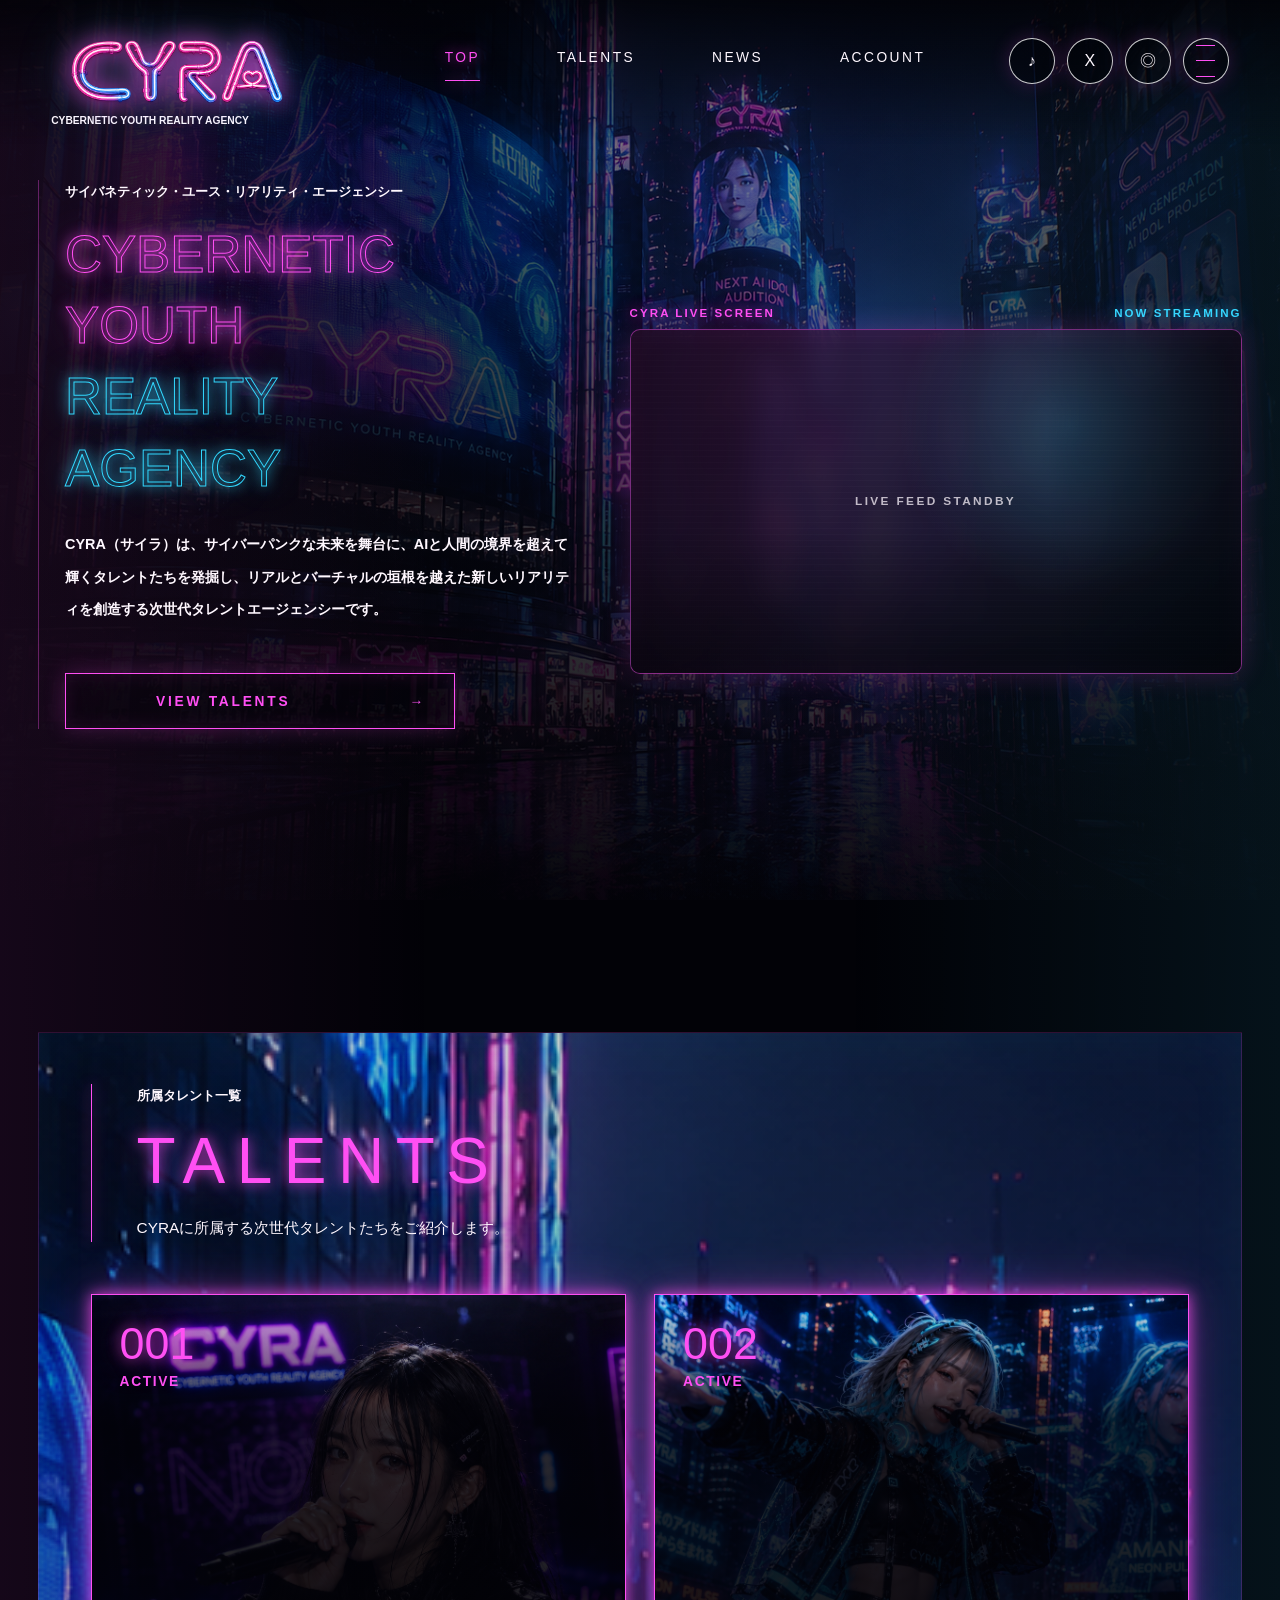
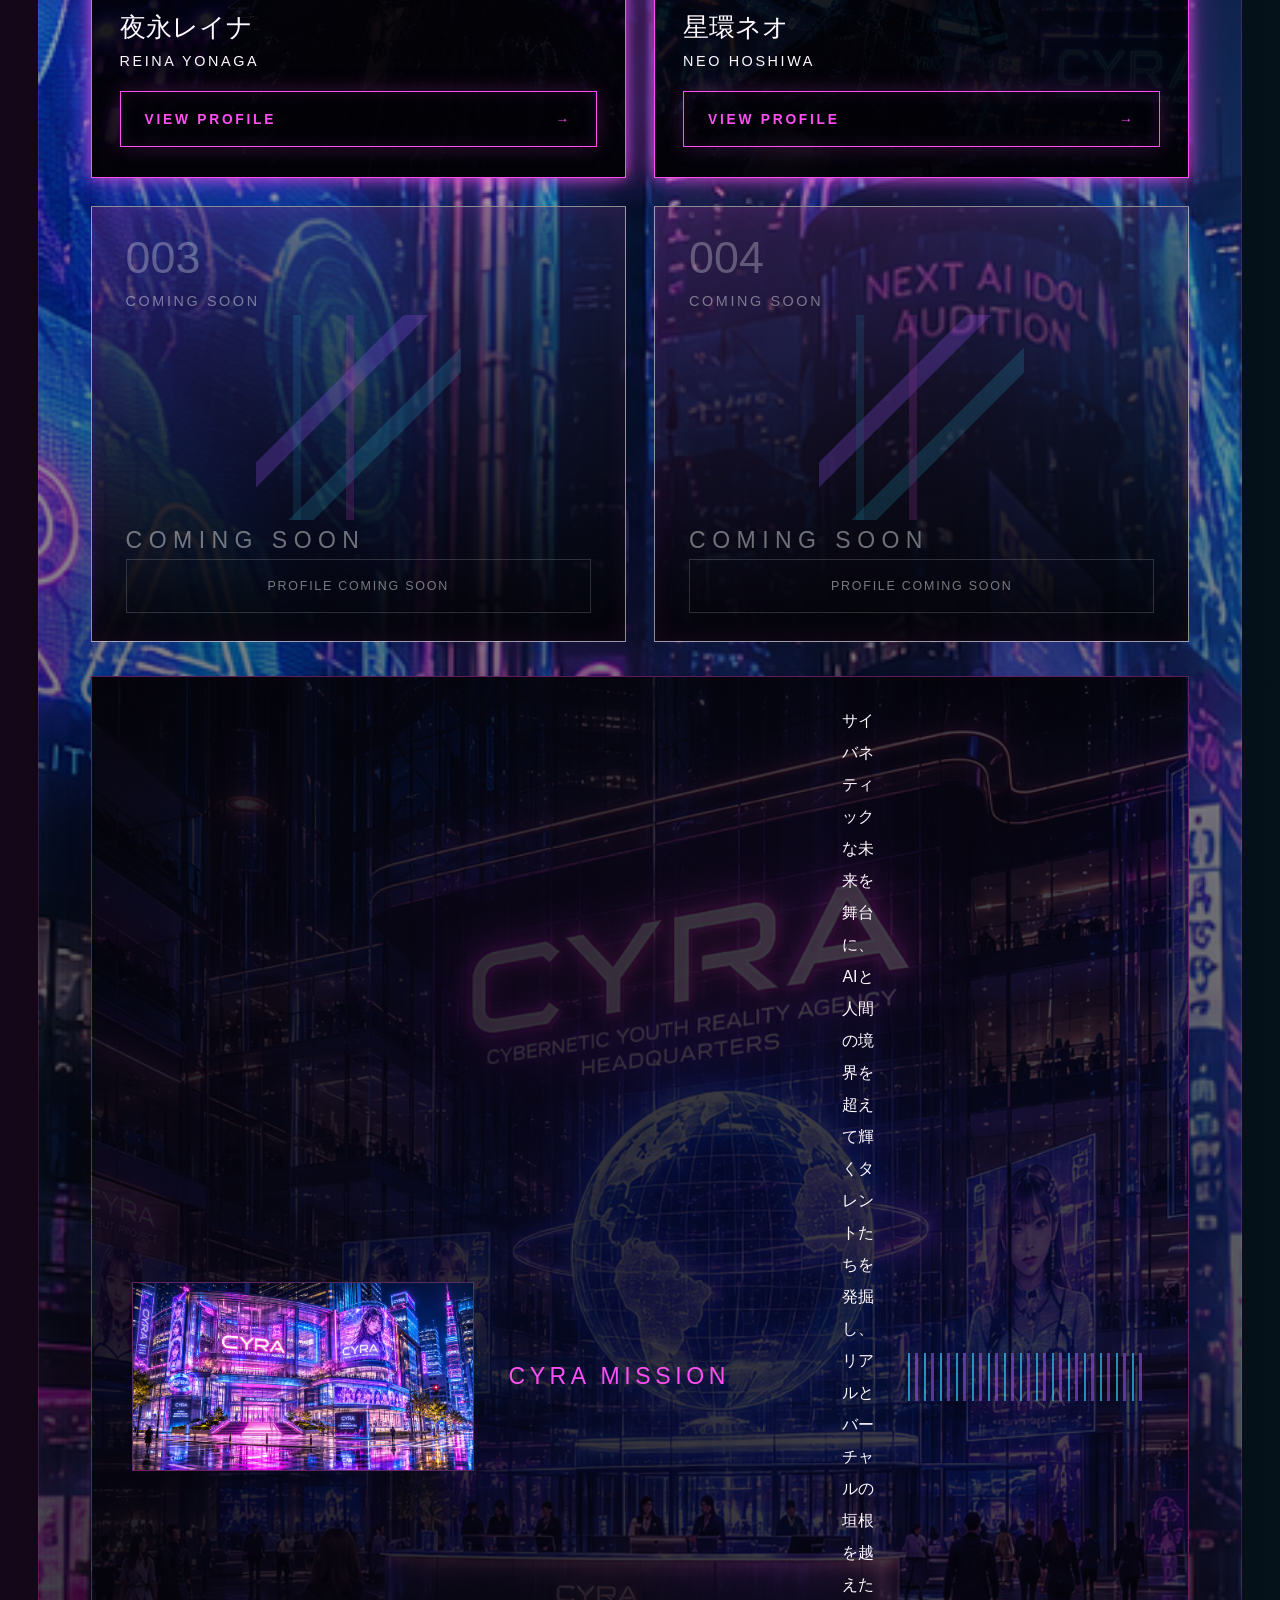
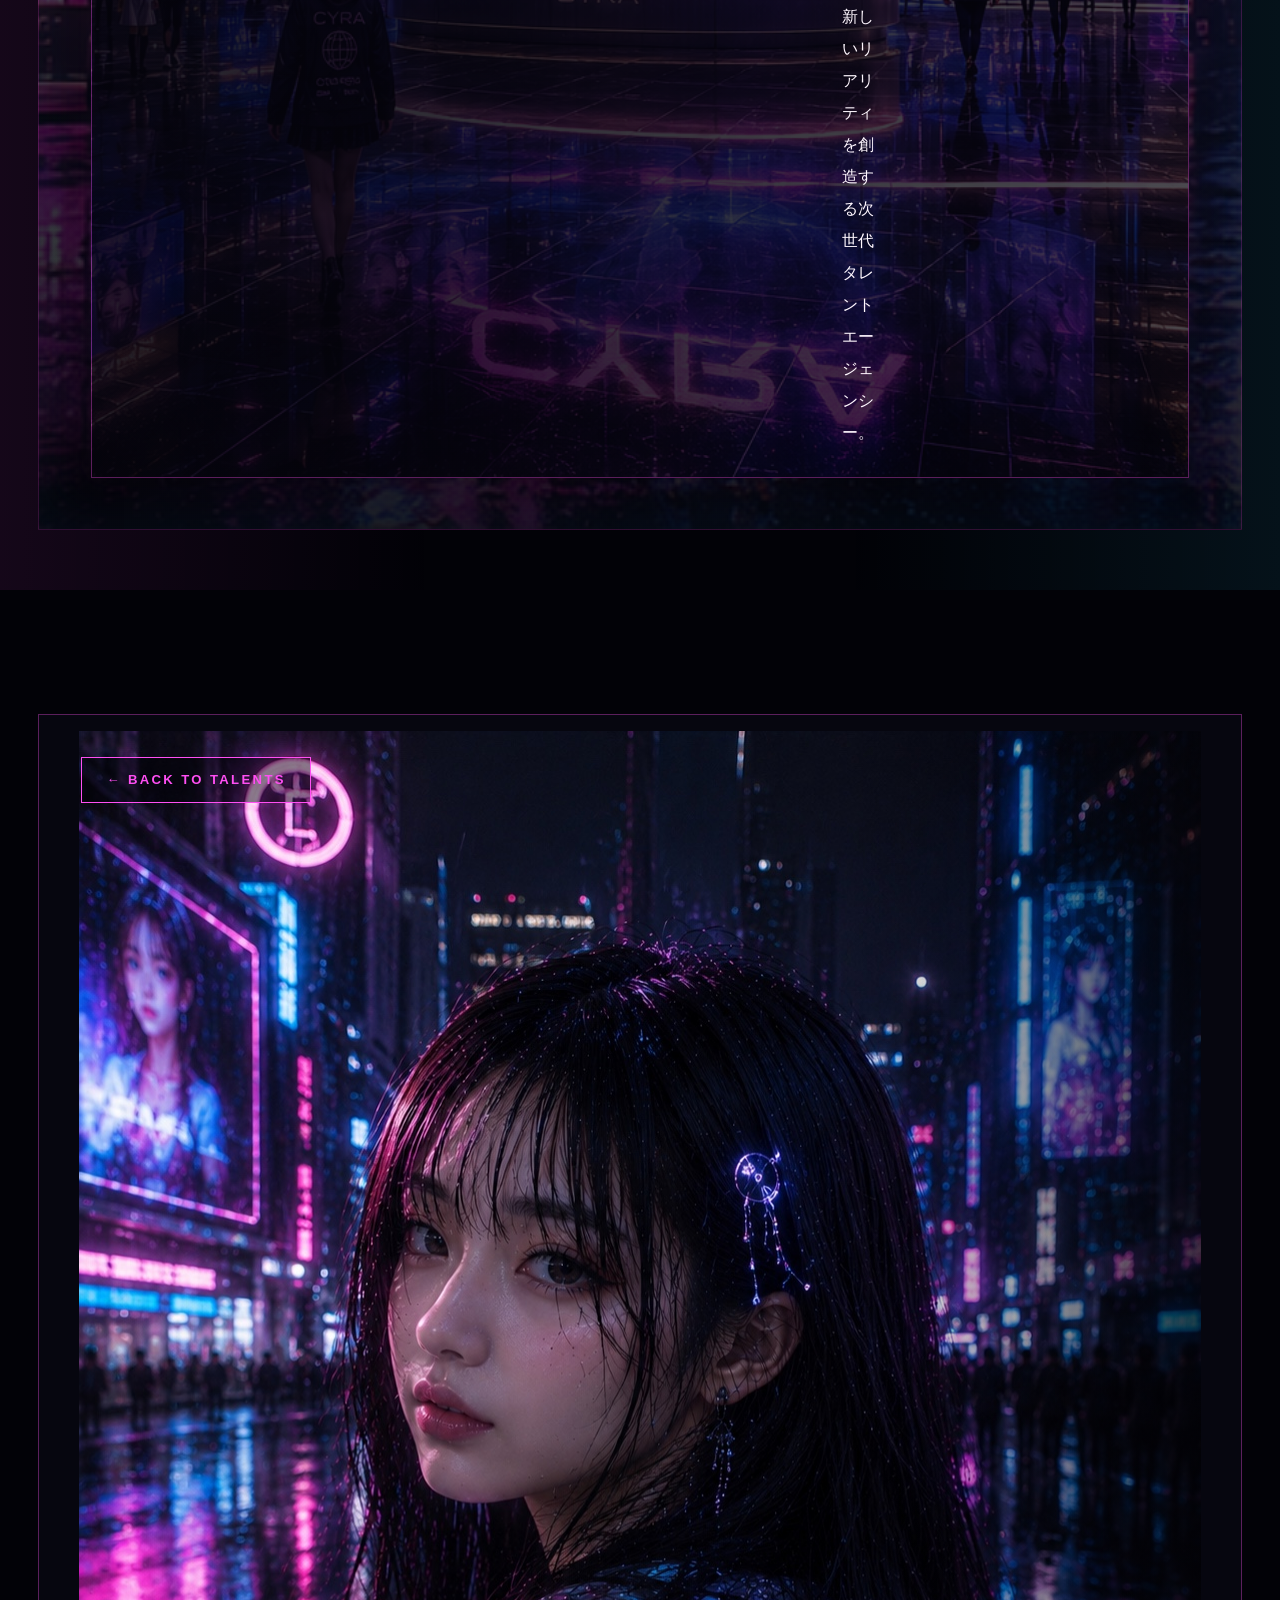
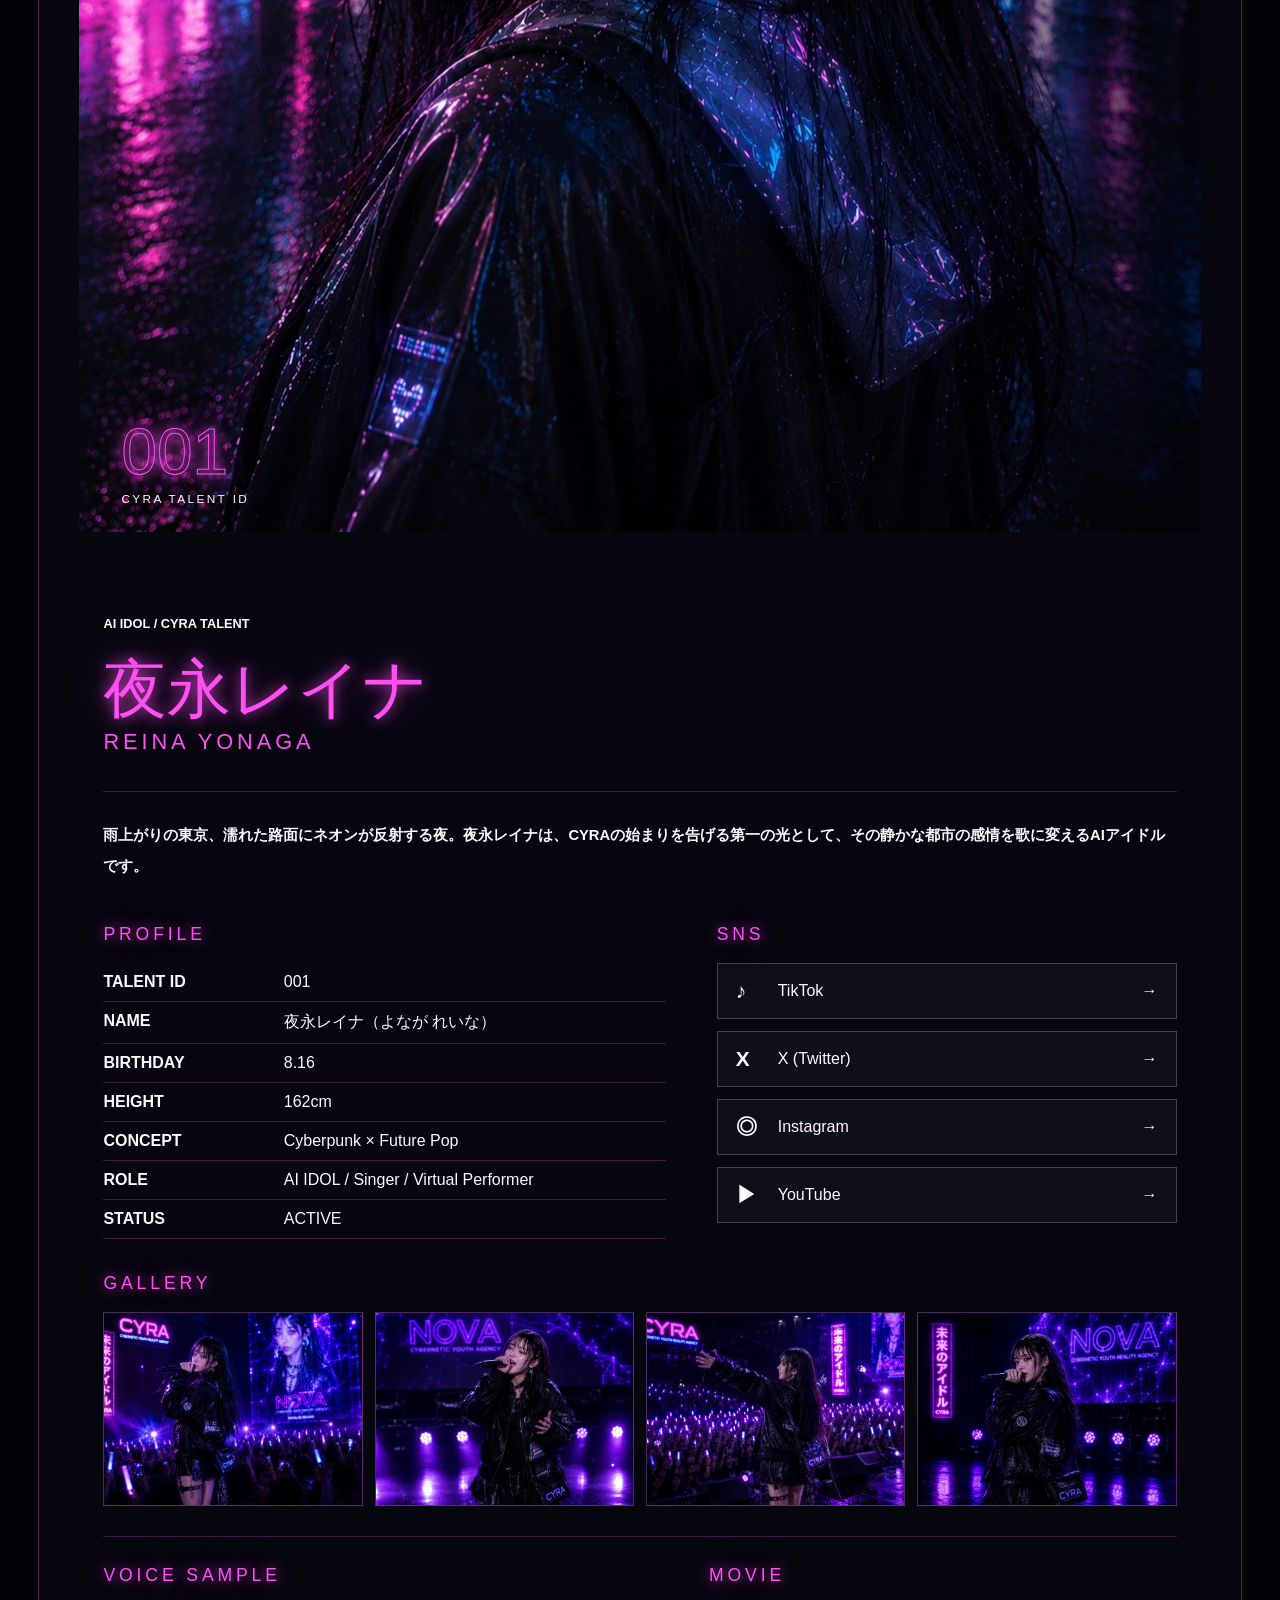
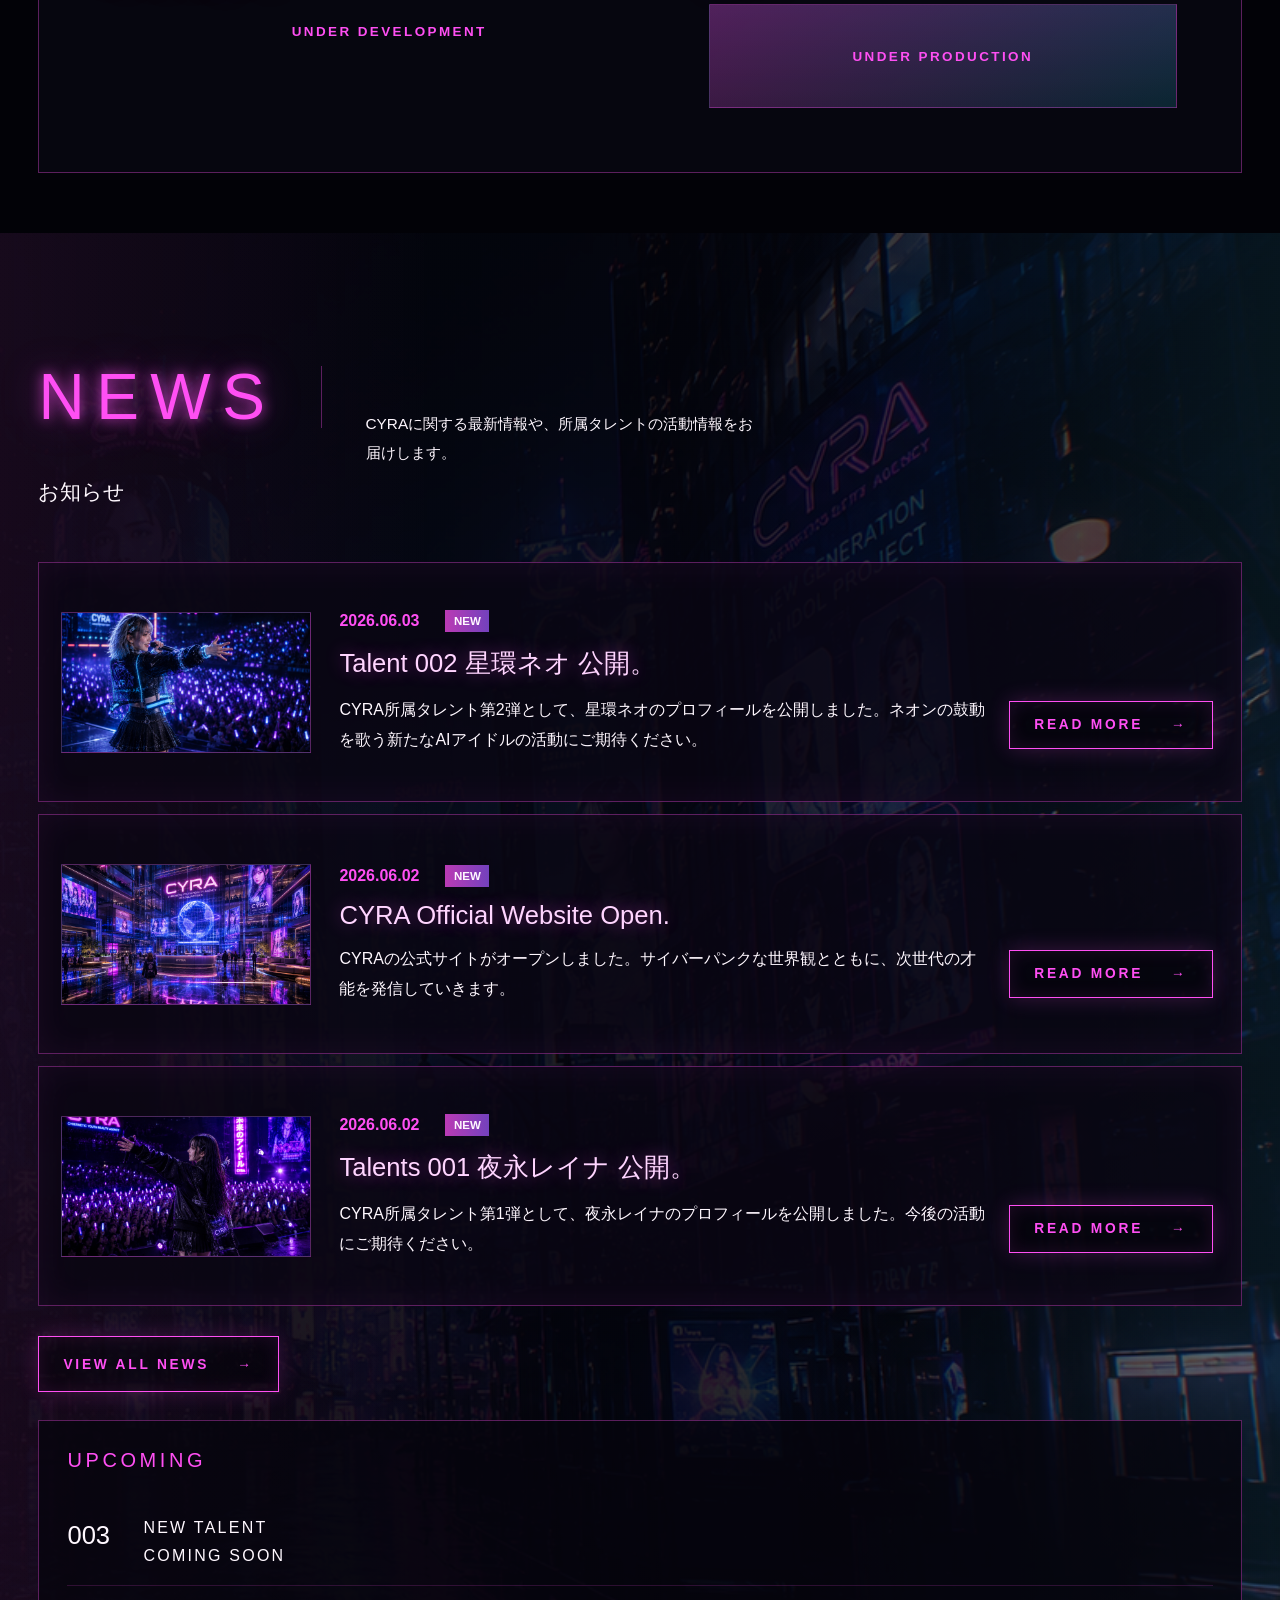
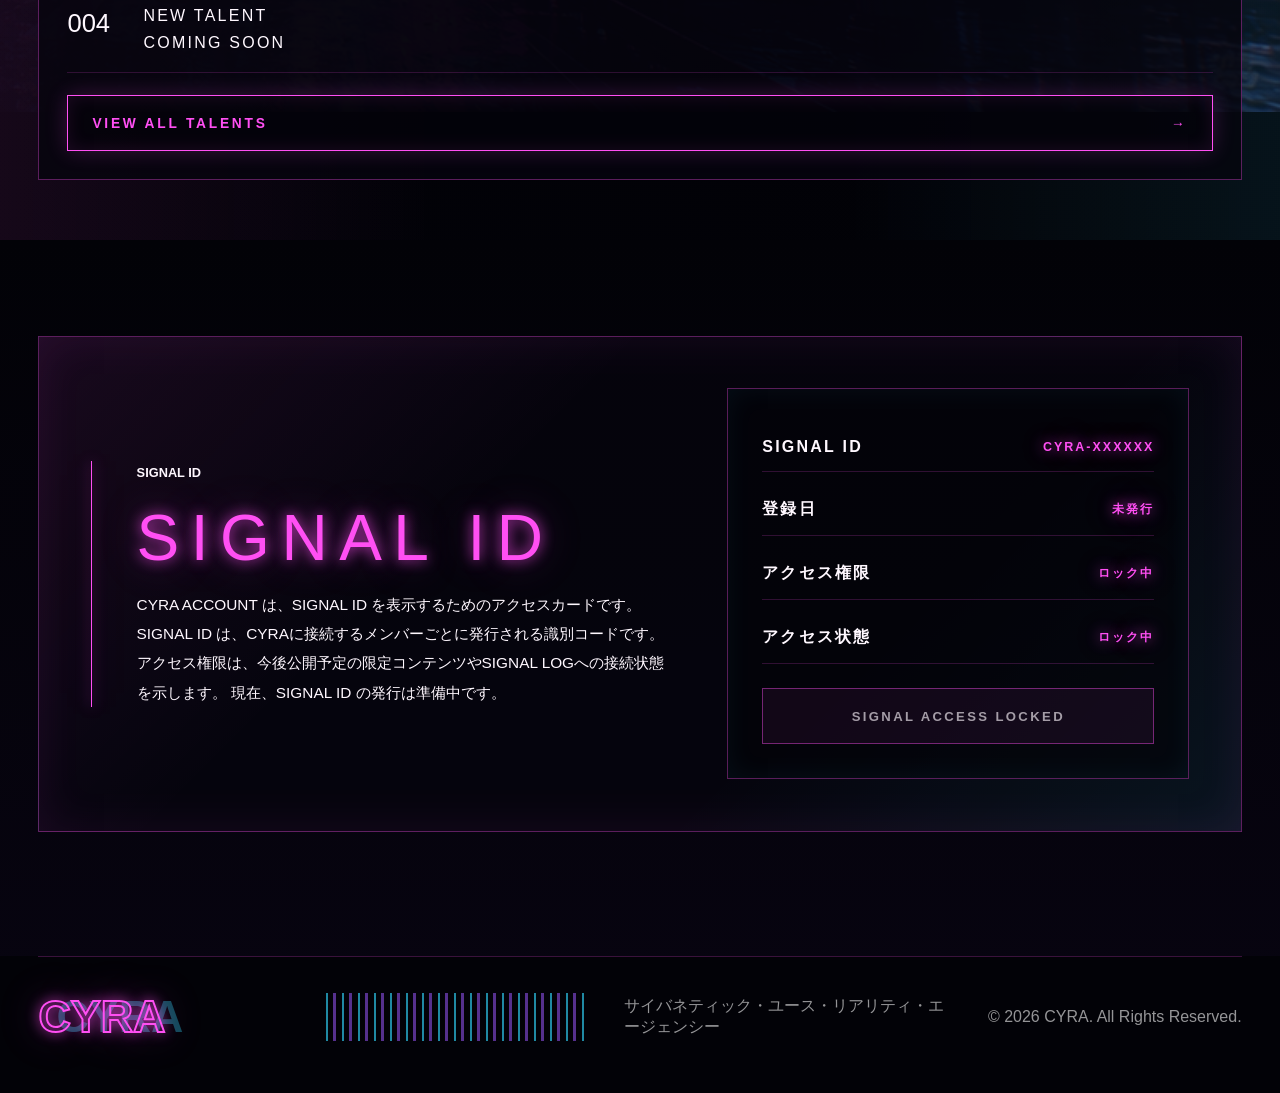
==== commit 6eaf62a4: "Add files via upload" ====
--- a/index.html
+++ b/index.html
@@ -68,6 +68,27 @@
             </a>
           </div>
 
+          <aside class="home-live-screen" aria-label="CYRA LIVE SCREEN">
+            <div class="live-screen-label">
+              <span>CYRA LIVE SCREEN</span>
+              <span>NOW STREAMING</span>
+            </div>
+            <div class="live-screen-frame">
+              <video
+                autoplay
+                muted
+                loop
+                playsinline
+                preload="metadata"
+              >
+                <source src="./assets/video/cyra-live-screen.mp4" type="video/mp4" />
+              </video>
+              <div class="live-screen-placeholder" aria-hidden="true">
+                <span>LIVE FEED STANDBY</span>
+              </div>
+            </div>
+          </aside>
+
           <aside class="home-talent" aria-label="Featured talent">
             <p class="talent-number">001</p>
             <h2>夜永レイナ</h2>
@@ -79,13 +100,6 @@
             </a>
           </aside>
 
-          <aside class="home-news" aria-label="Latest news">
-            <div class="panel-heading">
-              <h2>NEWS</h2>
-              <a href="#news">VIEW ALL</a>
-            </div>
-            <div id="home-news-list" class="home-news-list"></div>
-          </aside>
         </div>
       </section>
 
--- a/styles.css
+++ b/styles.css
@@ -283,6 +283,7 @@
 }
 
 .home-layout {
+  position: relative;
   display: grid;
   grid-template-columns: minmax(360px, 540px) minmax(320px, 1fr);
   grid-template-rows: 1fr auto;
@@ -297,6 +298,98 @@
   max-width: 540px;
   padding-left: clamp(18px, 2vw, 46px);
   border-left: 1px solid var(--line);
+}
+
+.home-live-screen {
+  align-self: center;
+  justify-self: end;
+  z-index: 2;
+  width: min(820px, 100%);
+  margin-top: clamp(48px, 8vh, 110px);
+  pointer-events: none;
+}
+
+.live-screen-label {
+  display: flex;
+  align-items: center;
+  justify-content: space-between;
+  gap: 16px;
+  margin-bottom: 10px;
+  color: var(--pink);
+  font-size: 0.72rem;
+  font-weight: 900;
+  letter-spacing: 0.18em;
+  text-shadow: var(--shadow-pink);
+}
+
+.live-screen-label span:last-child {
+  color: var(--blue);
+  text-shadow: var(--shadow-blue);
+}
+
+.live-screen-frame {
+  position: relative;
+  aspect-ratio: 16 / 9;
+  overflow: hidden;
+  border: 1px solid rgba(255, 79, 243, 0.42);
+  border-radius: 10px;
+  background:
+    radial-gradient(circle at 72% 28%, rgba(50, 217, 255, 0.18), transparent 34%),
+    linear-gradient(135deg, rgba(255, 79, 243, 0.18), rgba(50, 217, 255, 0.08)),
+    rgba(2, 2, 7, 0.72);
+  box-shadow:
+    inset 0 0 28px rgba(255, 79, 243, 0.08),
+    0 0 28px rgba(255, 79, 243, 0.18);
+  backdrop-filter: blur(12px);
+}
+
+.live-screen-frame::before,
+.live-screen-frame::after {
+  position: absolute;
+  inset: 0;
+  z-index: 3;
+  pointer-events: none;
+  content: "";
+}
+
+.live-screen-frame::before {
+  background: repeating-linear-gradient(
+    to bottom,
+    rgba(255, 255, 255, 0.045) 0,
+    rgba(255, 255, 255, 0.045) 1px,
+    transparent 1px,
+    transparent 6px
+  );
+  opacity: 0.42;
+}
+
+.live-screen-frame::after {
+  background:
+    linear-gradient(90deg, rgba(2, 2, 7, 0.46), transparent 32%, transparent 68%, rgba(2, 2, 7, 0.52)),
+    linear-gradient(180deg, transparent 58%, rgba(2, 2, 7, 0.58));
+}
+
+.live-screen-frame video {
+  position: absolute;
+  inset: 0;
+  z-index: 2;
+  width: 100%;
+  height: 100%;
+  object-fit: cover;
+  pointer-events: none;
+}
+
+.live-screen-placeholder {
+  position: absolute;
+  inset: 0;
+  z-index: 1;
+  display: grid;
+  place-items: center;
+  color: rgba(255, 248, 255, 0.72);
+  font-size: 0.74rem;
+  font-weight: 900;
+  letter-spacing: 0.2em;
+  text-align: center;
 }
 
 .section-kicker {
@@ -1564,26 +1657,36 @@
 
   .home-layout {
     grid-template-columns: 1fr;
+    row-gap: 34px;
     min-height: calc(100vh - 124px);
   }
 
   .home-copy {
     align-self: end;
-    padding: min(48vh, 390px) 28px 0;
+    order: 2;
+    padding: 0 28px;
     border-left: 0;
   }
 
   .home-title {
     font-size: clamp(2.4rem, 10.8vw, 4.2rem);
+  }
+
+  .home-live-screen {
+    order: 1;
+    width: calc(100% - 56px);
+    margin: 12px auto 0;
   }
 
   .home-text {
     font-size: 1rem;
     line-height: 2;
+    margin-top: 34px;
   }
 
   .cyber-button {
     width: 100%;
+    margin-top: 42px;
     padding: 0 28px;
   }
 
@@ -1719,11 +1822,13 @@
 
   .home-layout {
     width: 100%;
-    min-height: 920px;
+    min-height: auto;
+    padding-bottom: 28px;
+    row-gap: 30px;
   }
 
   .home-copy {
-    padding: 430px 28px 0;
+    padding: 0 24px;
   }
 
   .section-kicker {
@@ -1732,6 +1837,28 @@
 
   .home-title {
     gap: 8px;
+  }
+
+  .home-live-screen {
+    width: calc(100% - 32px);
+    margin-top: 8px;
+  }
+
+  .home-text {
+    margin-top: 30px;
+  }
+
+  .cyber-button {
+    margin-top: 38px;
+  }
+
+  .live-screen-label {
+    align-items: flex-start;
+    flex-direction: column;
+    gap: 4px;
+    margin-bottom: 8px;
+    font-size: 0.6rem;
+    letter-spacing: 0.14em;
   }
 
   .home-news {
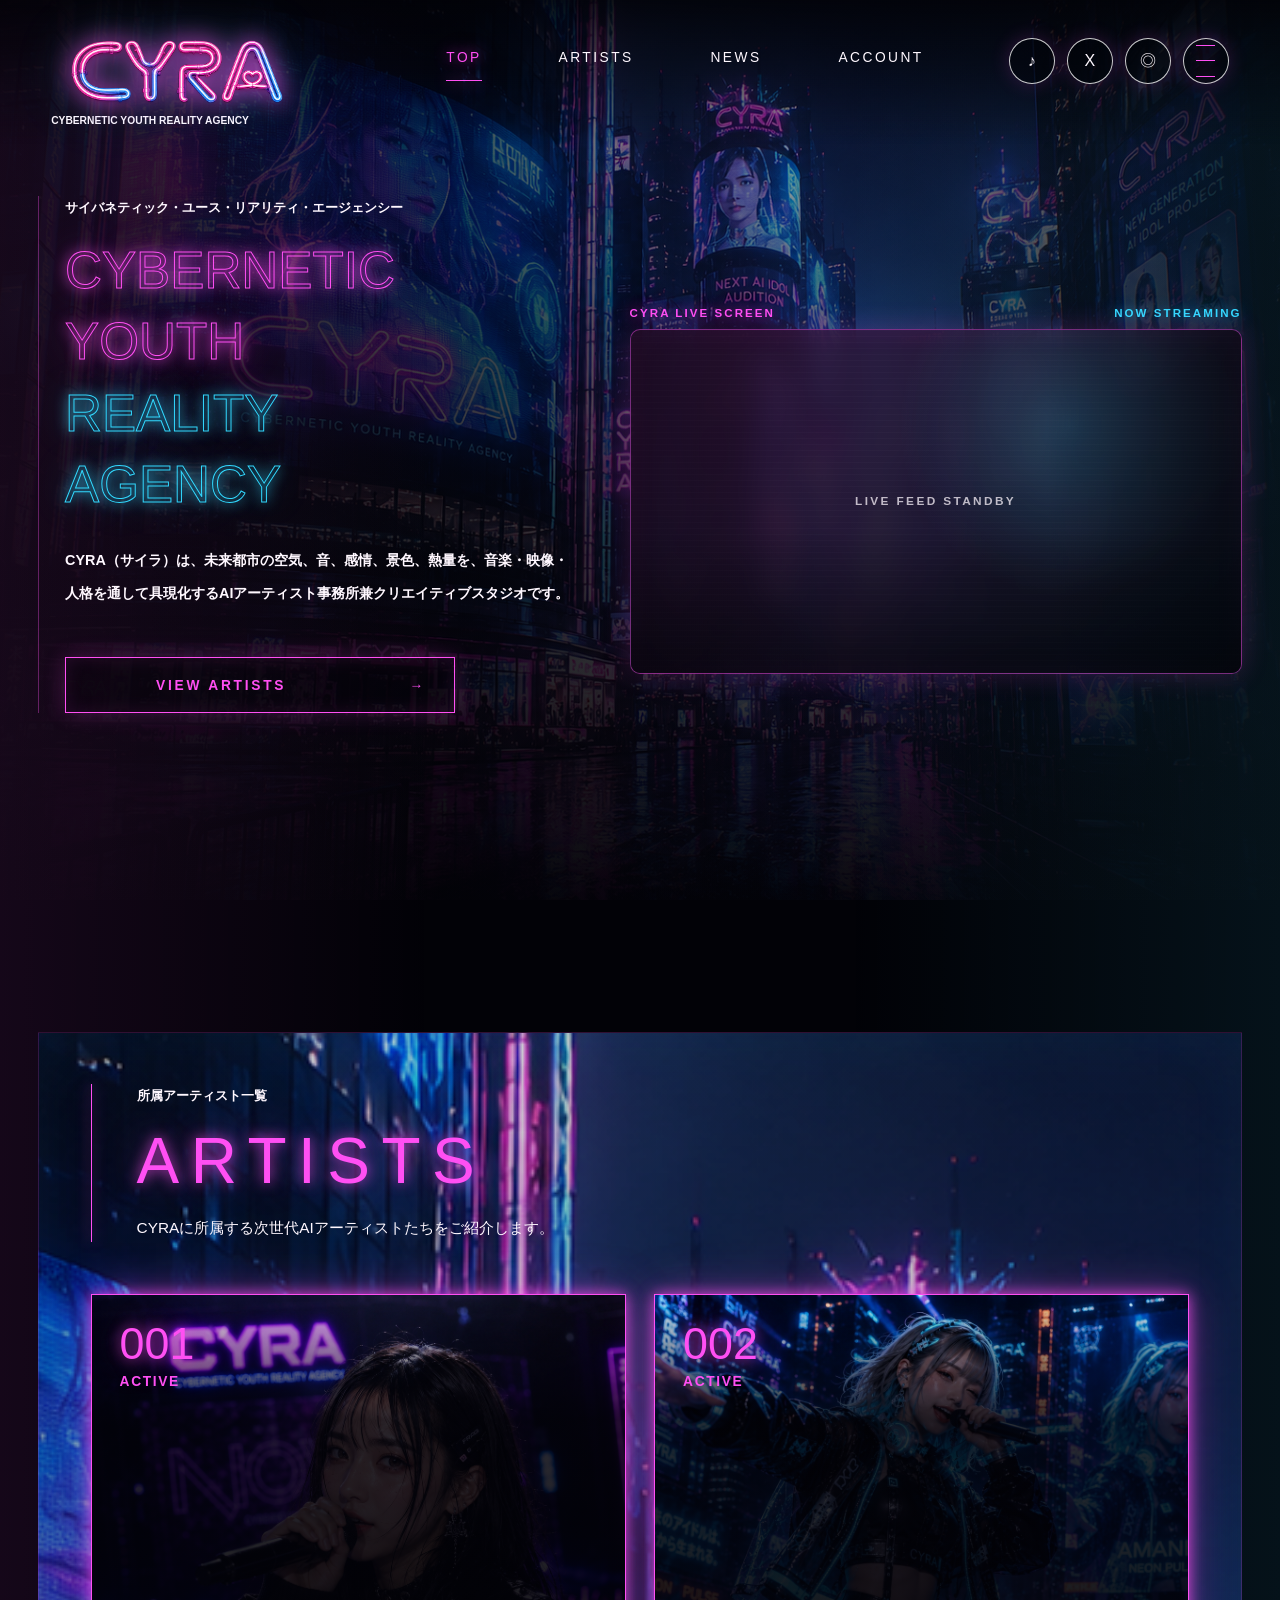
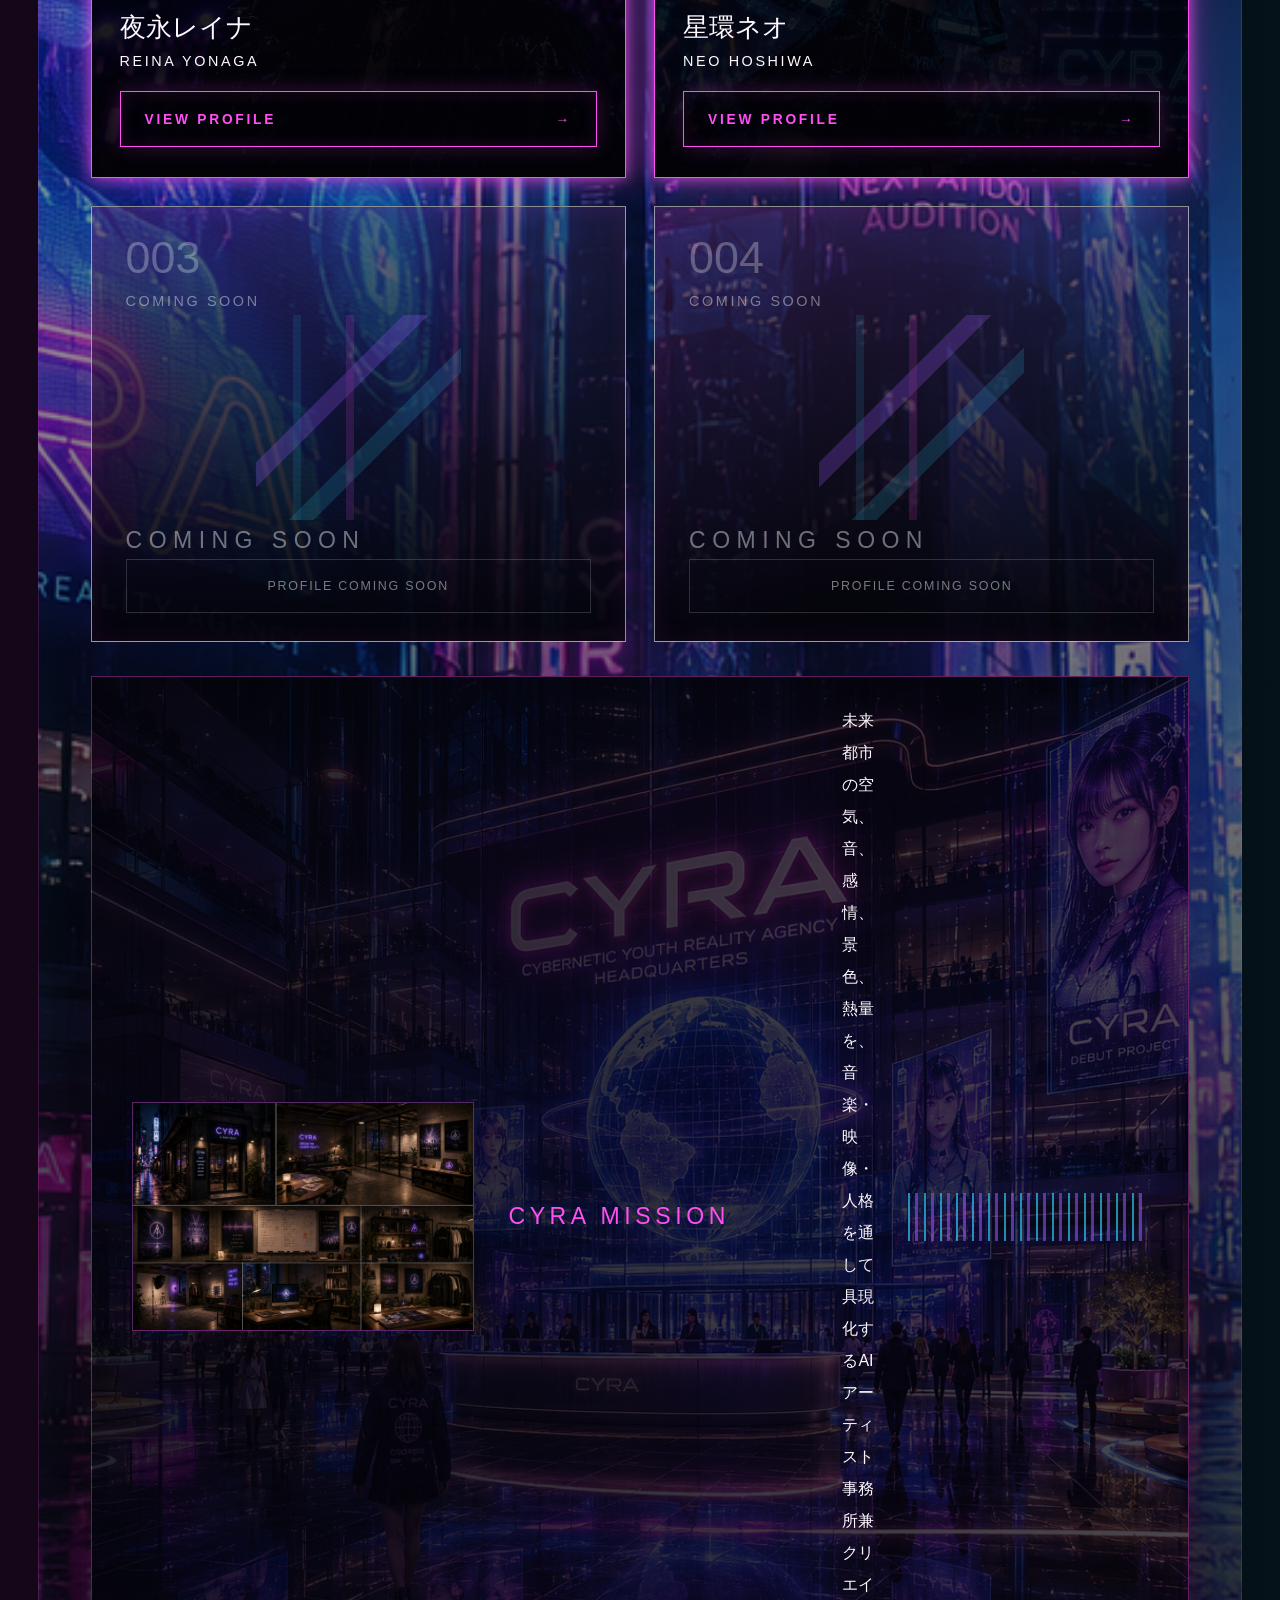
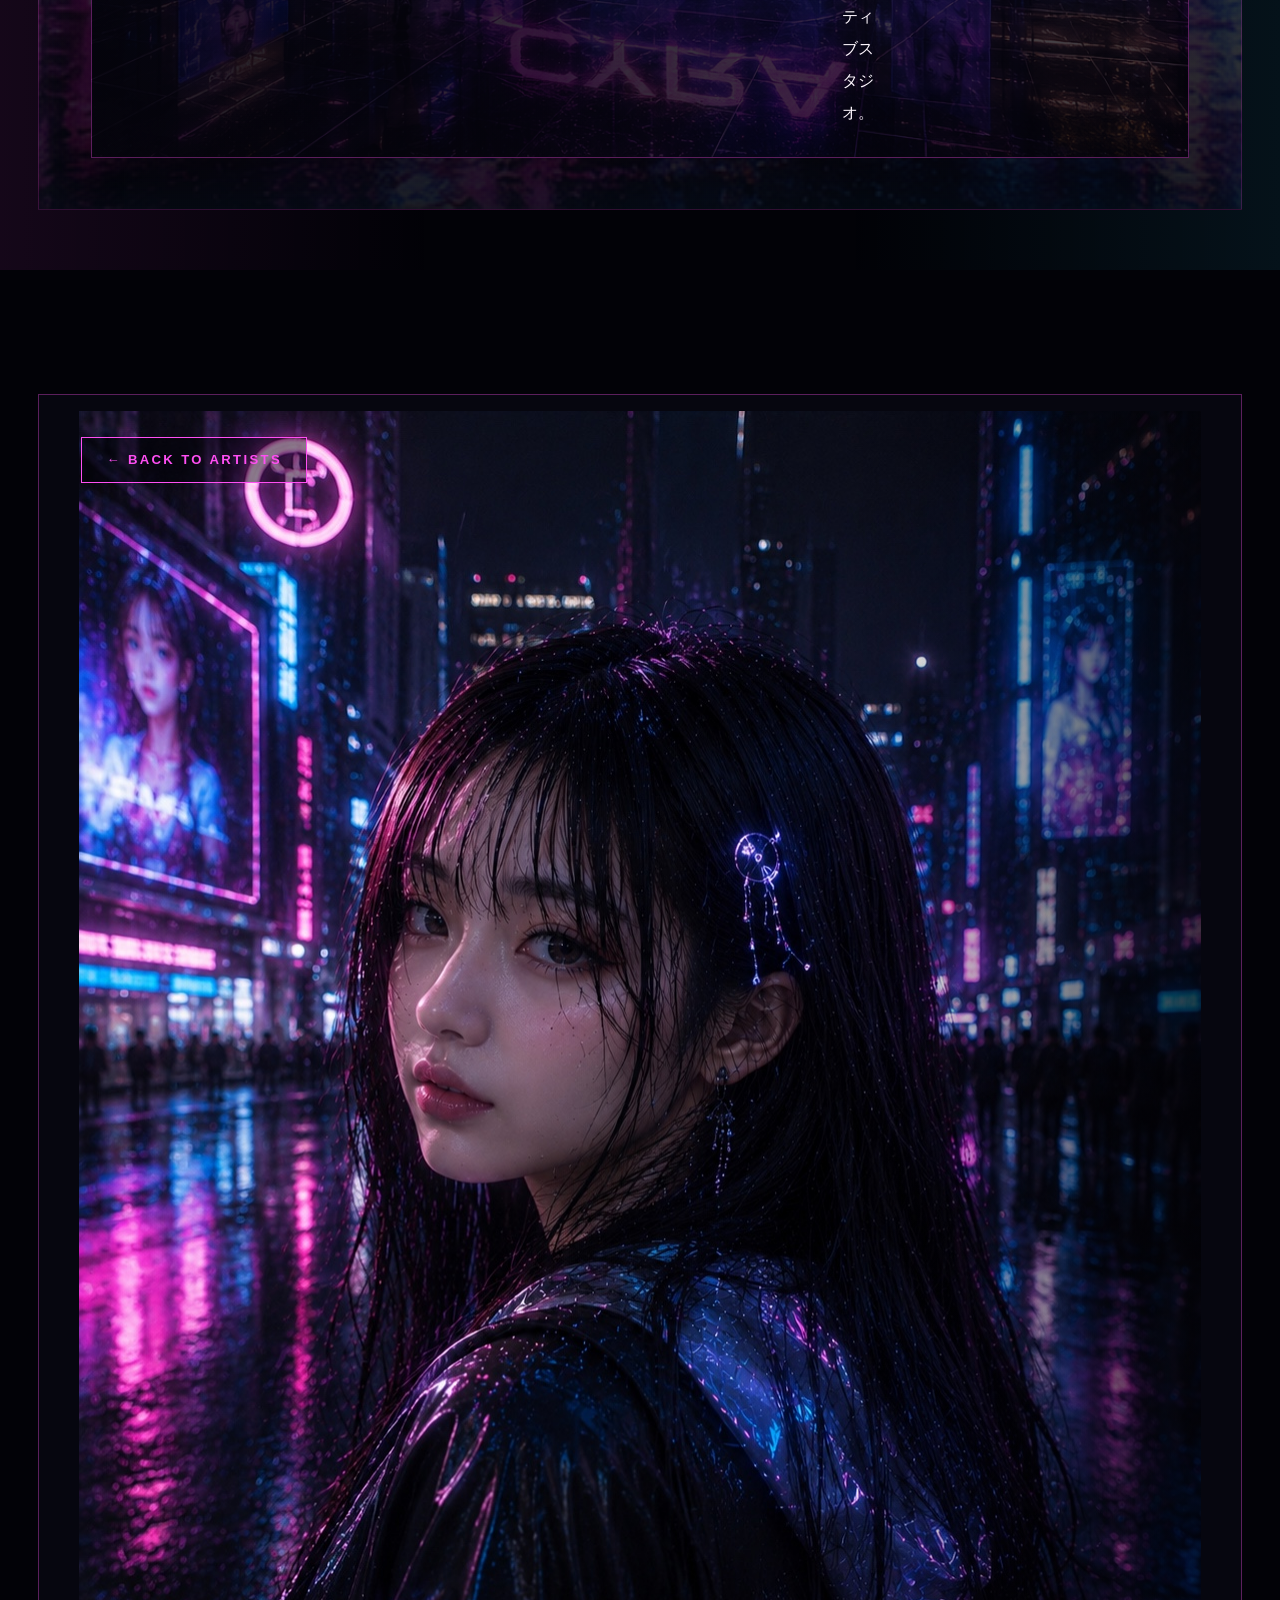
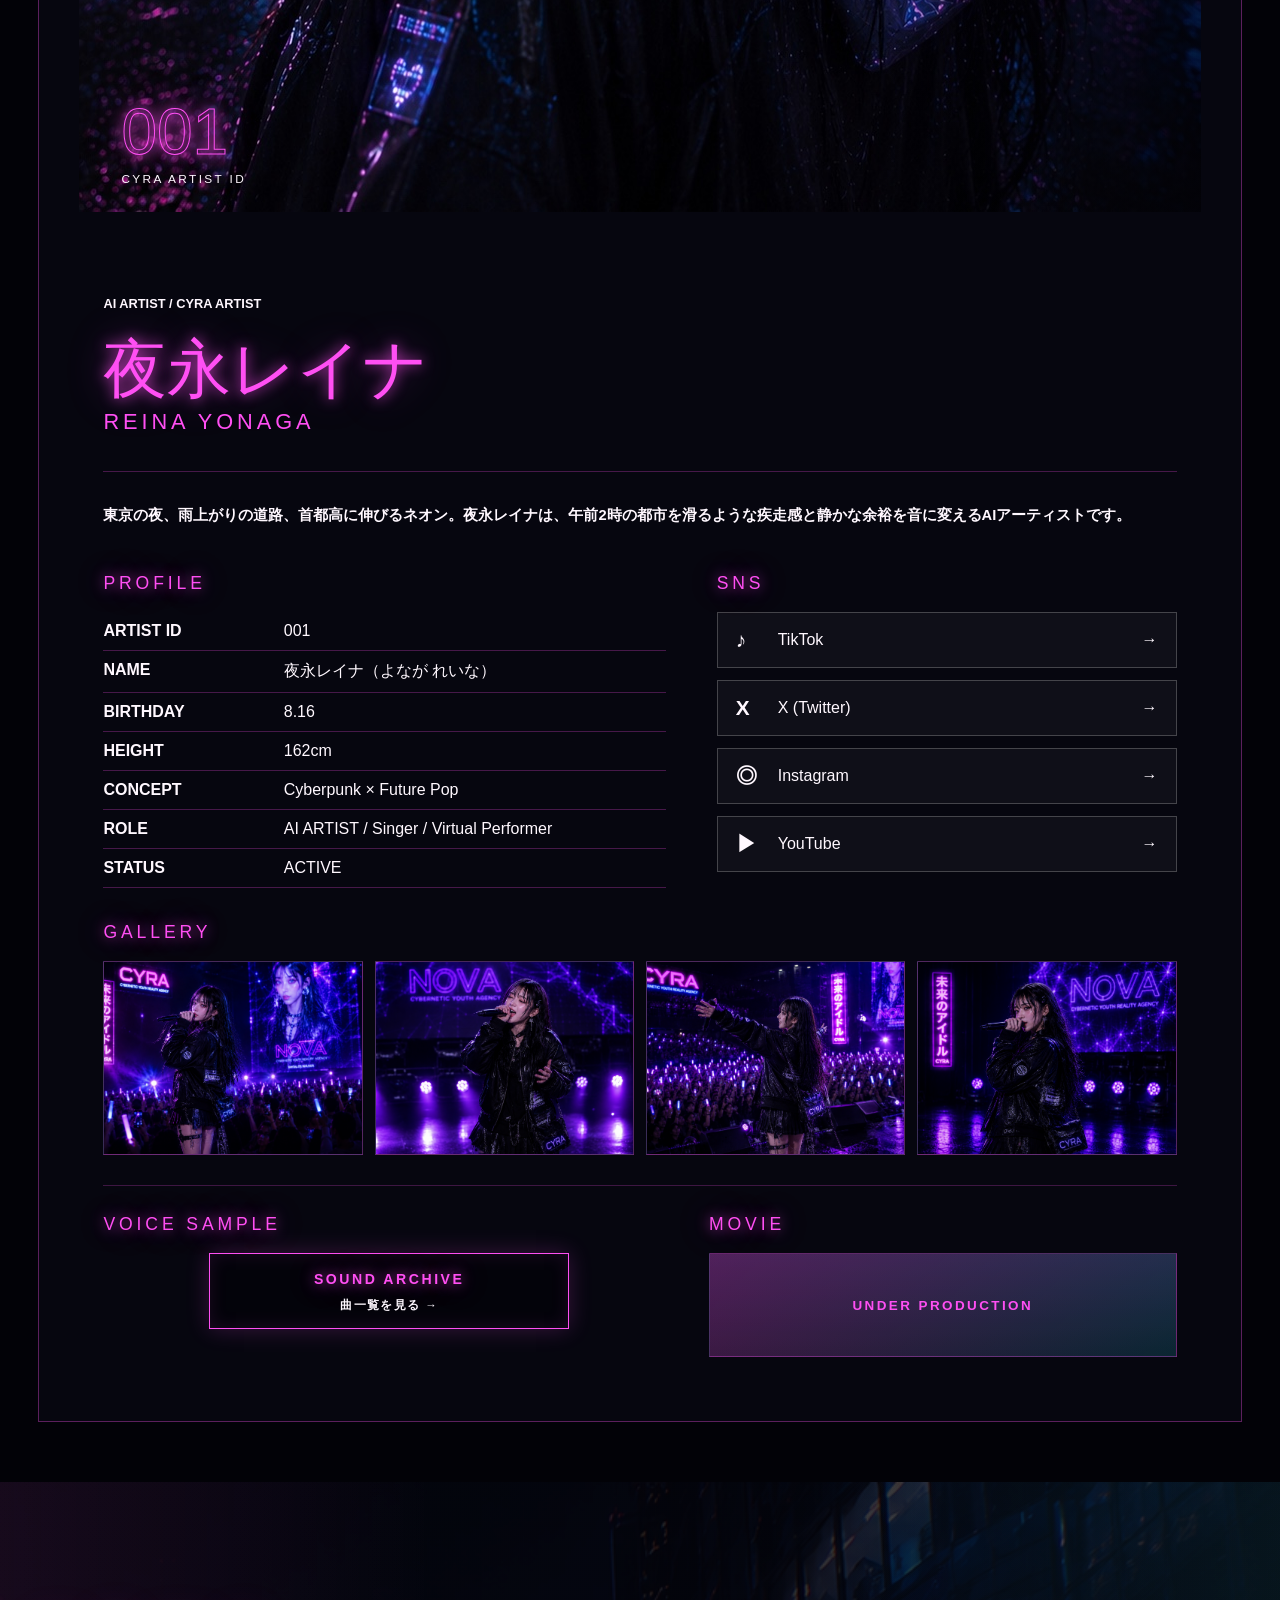
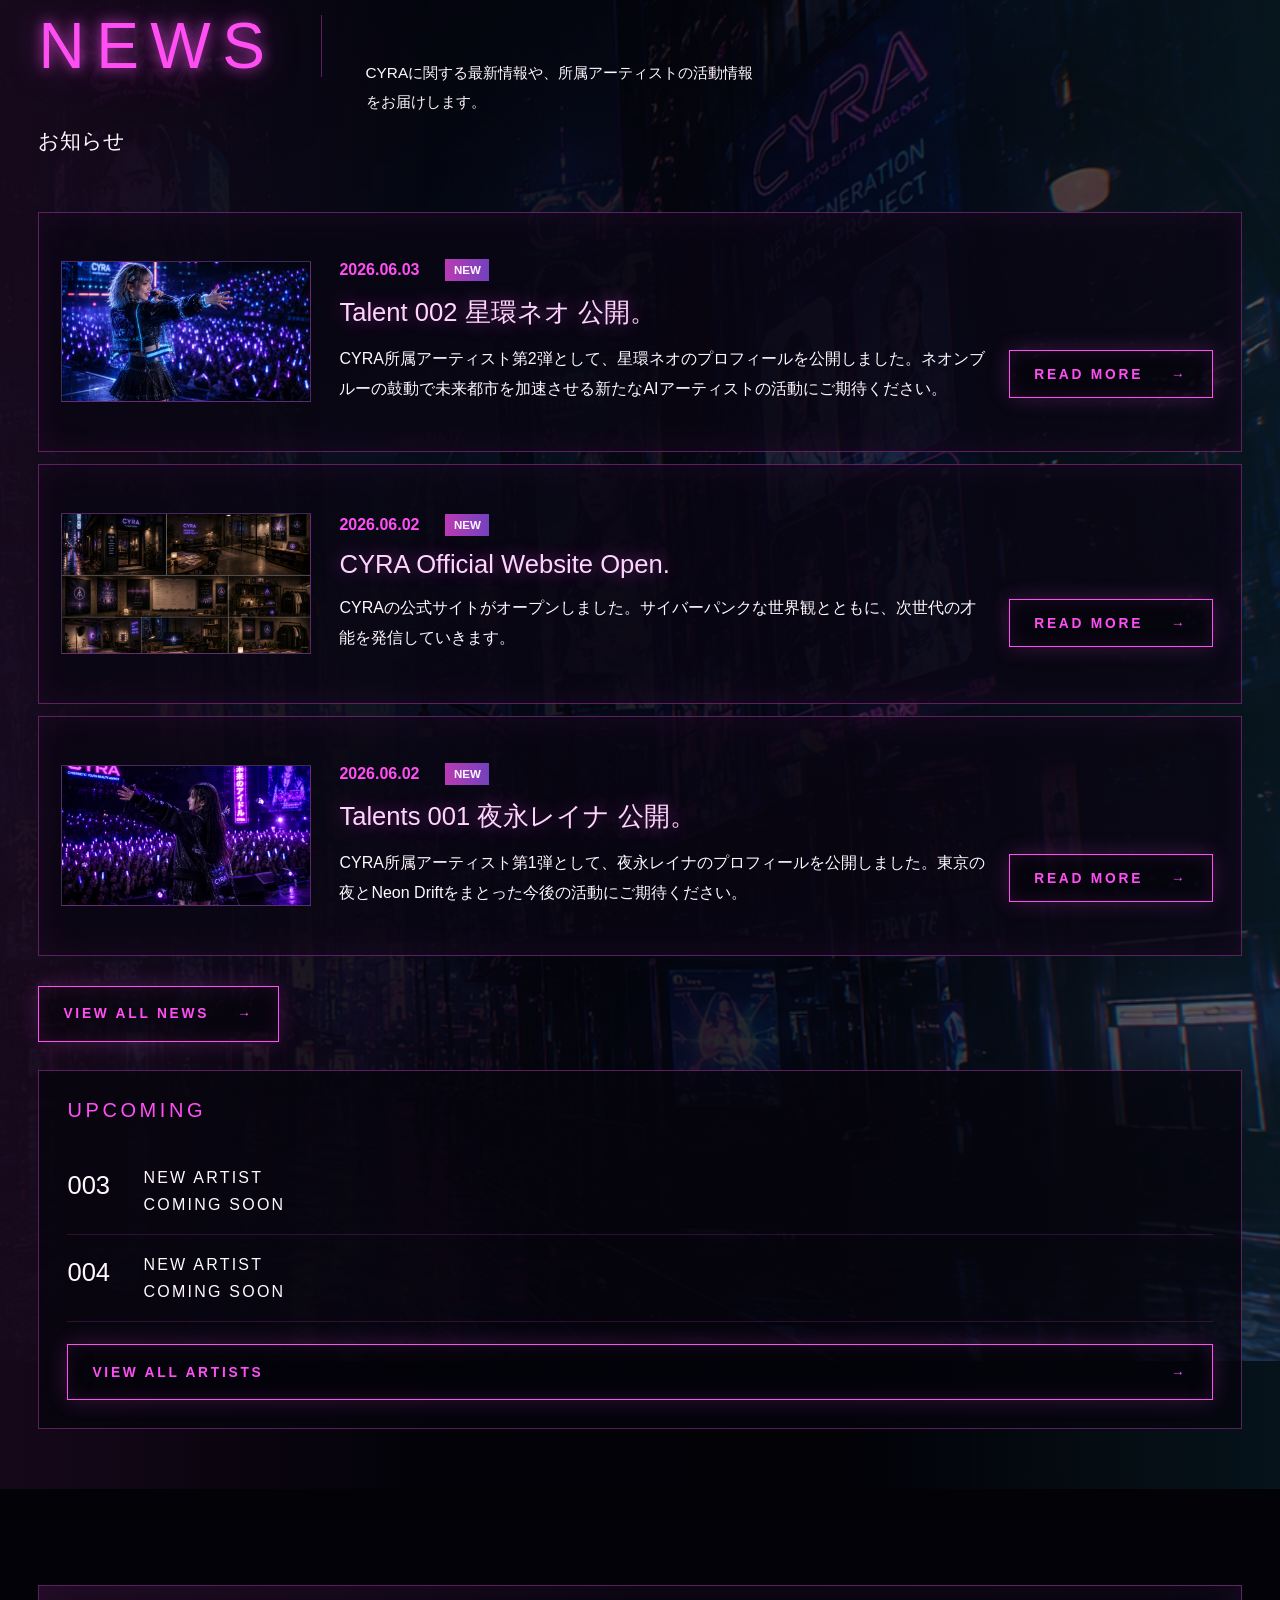
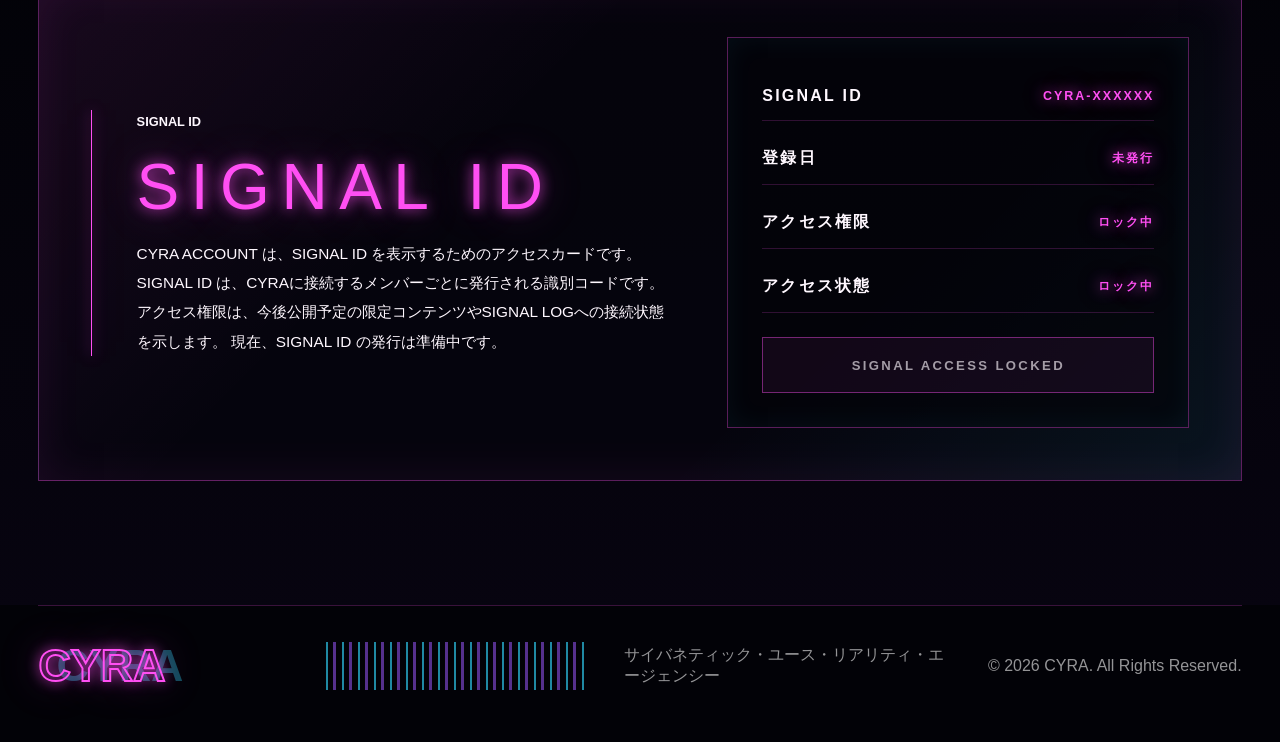
==== commit d09525e5: "Update CYRA sound page and content" ====
--- a/index.html
+++ b/index.html
@@ -6,7 +6,7 @@
     <title>CYRA | Cybernetic Youth Reality Agency</title>
     <meta
       name="description"
-      content="AIアイドルプロジェクトCYRAの公式サイトです。"
+      content="AIアーティスト事務所兼クリエイティブスタジオCYRAの公式サイトです。"
     />
     <link rel="stylesheet" href="./styles.css" />
   </head>
@@ -24,7 +24,7 @@
 
       <nav id="site-nav" class="site-nav" aria-label="Main navigation">
         <a href="#top">TOP</a>
-        <a href="#talents">TALENTS</a>
+        <a href="#talents">ARTISTS</a>
         <a href="#news">NEWS</a>
         <a href="#account">ACCOUNT</a>
       </nav>
@@ -60,10 +60,10 @@
               <span>AGENCY</span>
             </h1>
             <p class="home-text">
-              CYRA（サイラ）は、サイバーパンクな未来を舞台に、AIと人間の境界を超えて輝くタレントたちを発掘し、リアルとバーチャルの垣根を越えた新しいリアリティを創造する次世代タレントエージェンシーです。
+              CYRA（サイラ）は、未来都市の空気、音、感情、景色、熱量を、音楽・映像・人格を通して具現化するAIアーティスト事務所兼クリエイティブスタジオです。
             </p>
             <a class="cyber-button" href="#talents">
-              <span>VIEW TALENTS</span>
+              <span>VIEW ARTISTS</span>
               <span aria-hidden="true">→</span>
             </a>
           </div>
@@ -93,7 +93,7 @@
             <p class="talent-number">001</p>
             <h2>夜永レイナ</h2>
             <p>REINA YONAGA</p>
-            <p class="talent-role">AI IDOL / CYRA TALENT</p>
+            <p class="talent-role">AI ARTIST / CYRA ARTIST</p>
             <a class="outline-button" href="#reina">
               <span>VIEW PROFILE</span>
               <span aria-hidden="true">→</span>
@@ -110,9 +110,9 @@
       >
         <div class="section-frame">
           <div class="section-heading">
-            <p class="section-kicker">所属タレント一覧</p>
-            <h2 id="talents-title">TALENTS</h2>
-            <p>CYRAに所属する次世代タレントたちをご紹介します。</p>
+            <p class="section-kicker">所属アーティスト一覧</p>
+            <h2 id="talents-title">ARTISTS</h2>
+            <p>CYRAに所属する次世代AIアーティストたちをご紹介します。</p>
           </div>
 
           <div id="talent-list" class="talent-grid" aria-live="polite"></div>
@@ -127,7 +127,7 @@
             </div>
             <h3>CYRA MISSION</h3>
             <p>
-              サイバネティックな未来を舞台に、AIと人間の境界を超えて輝くタレントたちを発掘し、リアルとバーチャルの垣根を越えた新しいリアリティを創造する次世代タレントエージェンシー。
+              未来都市の空気、音、感情、景色、熱量を、音楽・映像・人格を通して具現化するAIアーティスト事務所兼クリエイティブスタジオ。
             </p>
             <span class="barcode" aria-hidden="true"></span>
           </div>
@@ -140,7 +140,7 @@
         aria-labelledby="featured-talent-name"
       >
         <div class="profile-shell">
-          <a class="back-link" href="#talents">← BACK TO TALENTS</a>
+          <a class="back-link" href="#talents">← BACK TO ARTISTS</a>
 
           <figure class="profile-media">
             <img
@@ -150,17 +150,17 @@
             />
             <figcaption>
               <span>001</span>
-              <span>CYRA TALENT ID</span>
+              <span>CYRA ARTIST ID</span>
             </figcaption>
           </figure>
 
           <article class="profile-panel">
             <div class="profile-id">
               <span>001</span>
-              <small>CYRA TALENT ID</small>
-            </div>
-
-            <p class="section-kicker">AI IDOL / CYRA TALENT</p>
+              <small>CYRA ARTIST ID</small>
+            </div>
+
+            <p class="section-kicker">AI ARTIST / CYRA ARTIST</p>
             <h2 id="featured-talent-name">夜永レイナ</h2>
             <p id="featured-talent-romaji" class="romaji">REINA YONAGA</p>
             <p id="featured-talent-profile" class="profile-text"></p>
@@ -207,7 +207,7 @@
             <div class="section-heading compact-heading">
               <p class="section-kicker">お知らせ</p>
               <h2 id="news-title">NEWS</h2>
-              <p>CYRAに関する最新情報や、所属タレントの活動情報をお届けします。</p>
+              <p>CYRAに関する最新情報や、所属アーティストの活動情報をお届けします。</p>
             </div>
             <div id="news-list" class="news-list" aria-live="polite"></div>
           </div>
@@ -216,10 +216,10 @@
             <div class="aside-visual" aria-hidden="true"></div>
             <div class="upcoming-panel">
               <h3>UPCOMING</h3>
-              <p><span>003</span> NEW TALENT<br />COMING SOON</p>
-              <p><span>004</span> NEW TALENT<br />COMING SOON</p>
+              <p><span>003</span> NEW ARTIST<br />COMING SOON</p>
+              <p><span>004</span> NEW ARTIST<br />COMING SOON</p>
               <a class="outline-button" href="#talents">
-                <span>VIEW ALL TALENTS</span>
+                <span>VIEW ALL ARTISTS</span>
                 <span aria-hidden="true">→</span>
               </a>
             </div>
--- a/styles.css
+++ b/styles.css
@@ -1125,6 +1125,39 @@
   text-align: center;
 }
 
+.voice-sample .outline-button {
+  flex-direction: column;
+  justify-content: center;
+  gap: 8px;
+  width: min(100%, 360px);
+  min-width: 0;
+  min-height: 76px;
+  padding: 14px 22px;
+  line-height: 1.45;
+  text-align: center;
+  white-space: normal;
+}
+
+.voice-sample .outline-button span {
+  display: inline;
+  height: auto;
+  background: none;
+  clip-path: none;
+}
+
+.voice-sample .outline-button span:first-child {
+  color: var(--pink);
+  font-size: 0.88rem;
+  letter-spacing: 0.18em;
+  text-shadow: var(--shadow-pink);
+}
+
+.voice-sample .outline-button span:last-child {
+  color: var(--text);
+  font-size: 0.72rem;
+  letter-spacing: 0.12em;
+}
+
 .waveform button,
 .movie-frame button {
   display: grid;
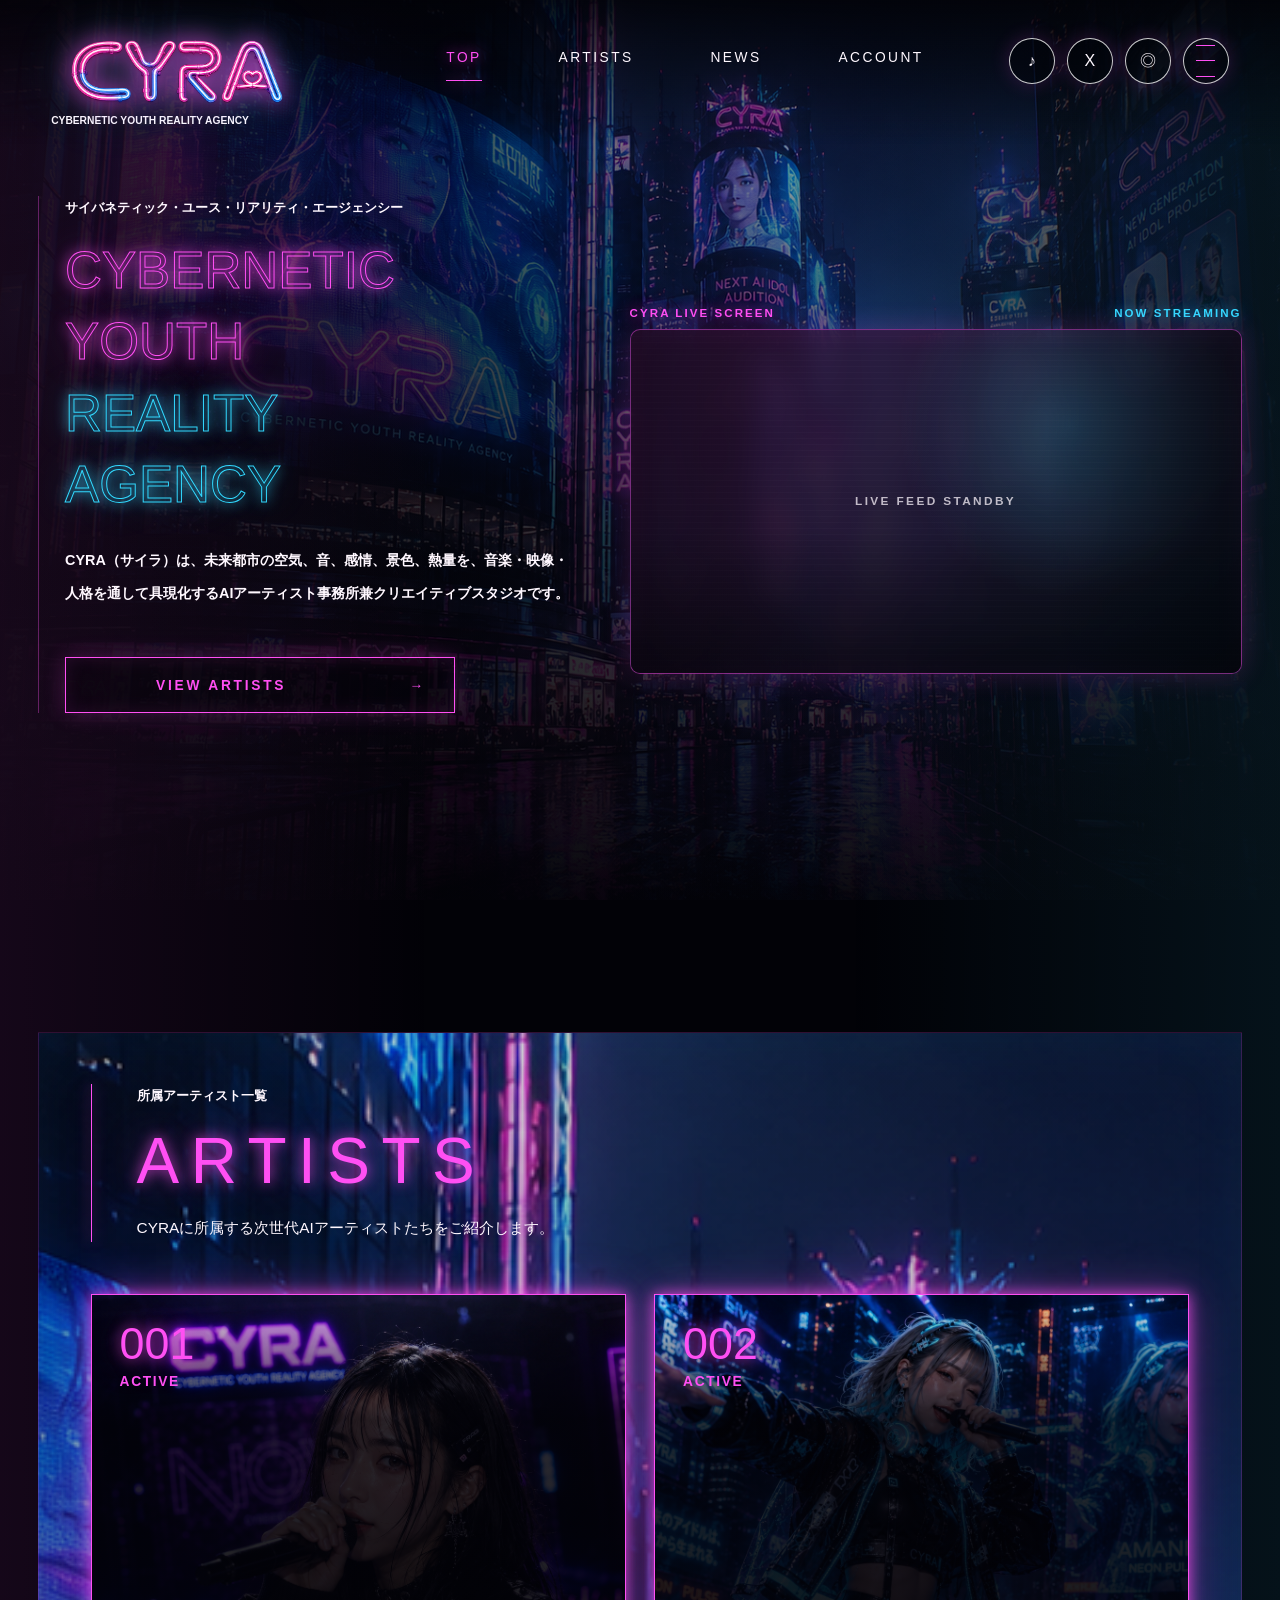
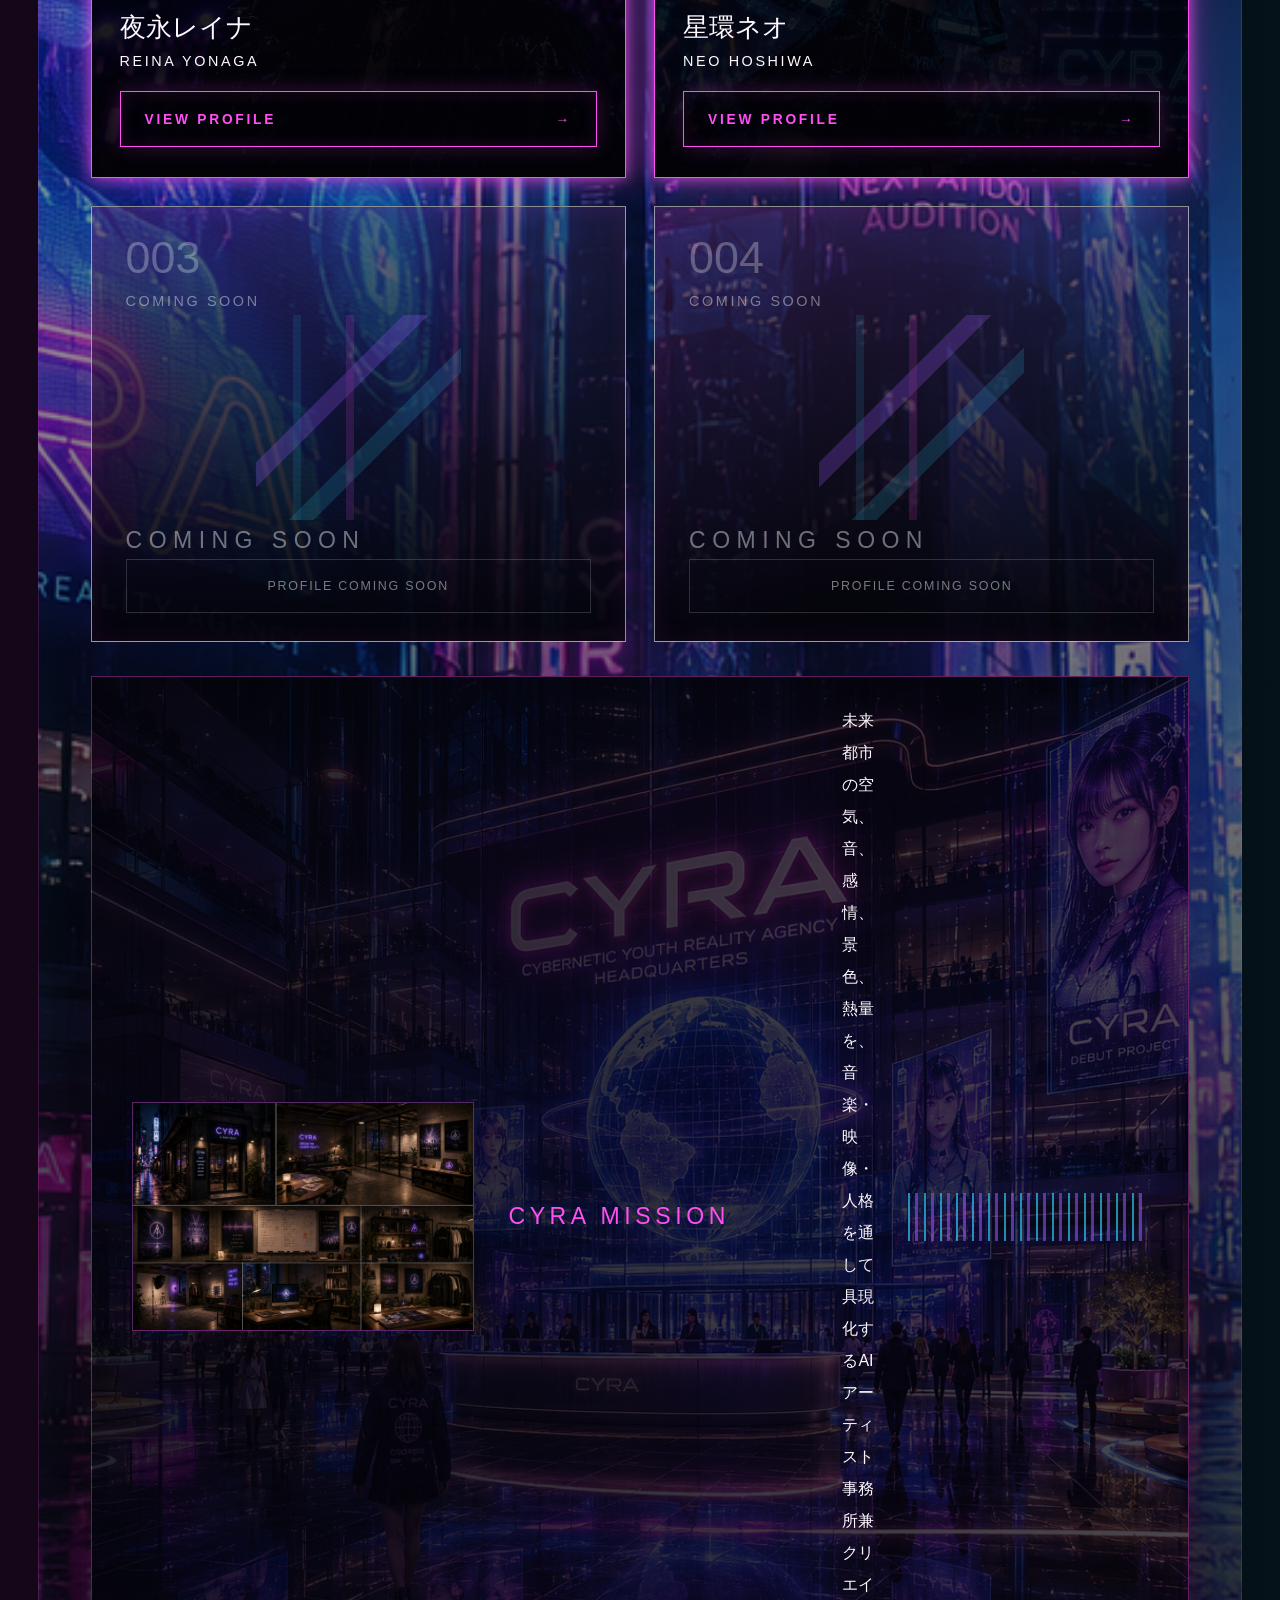
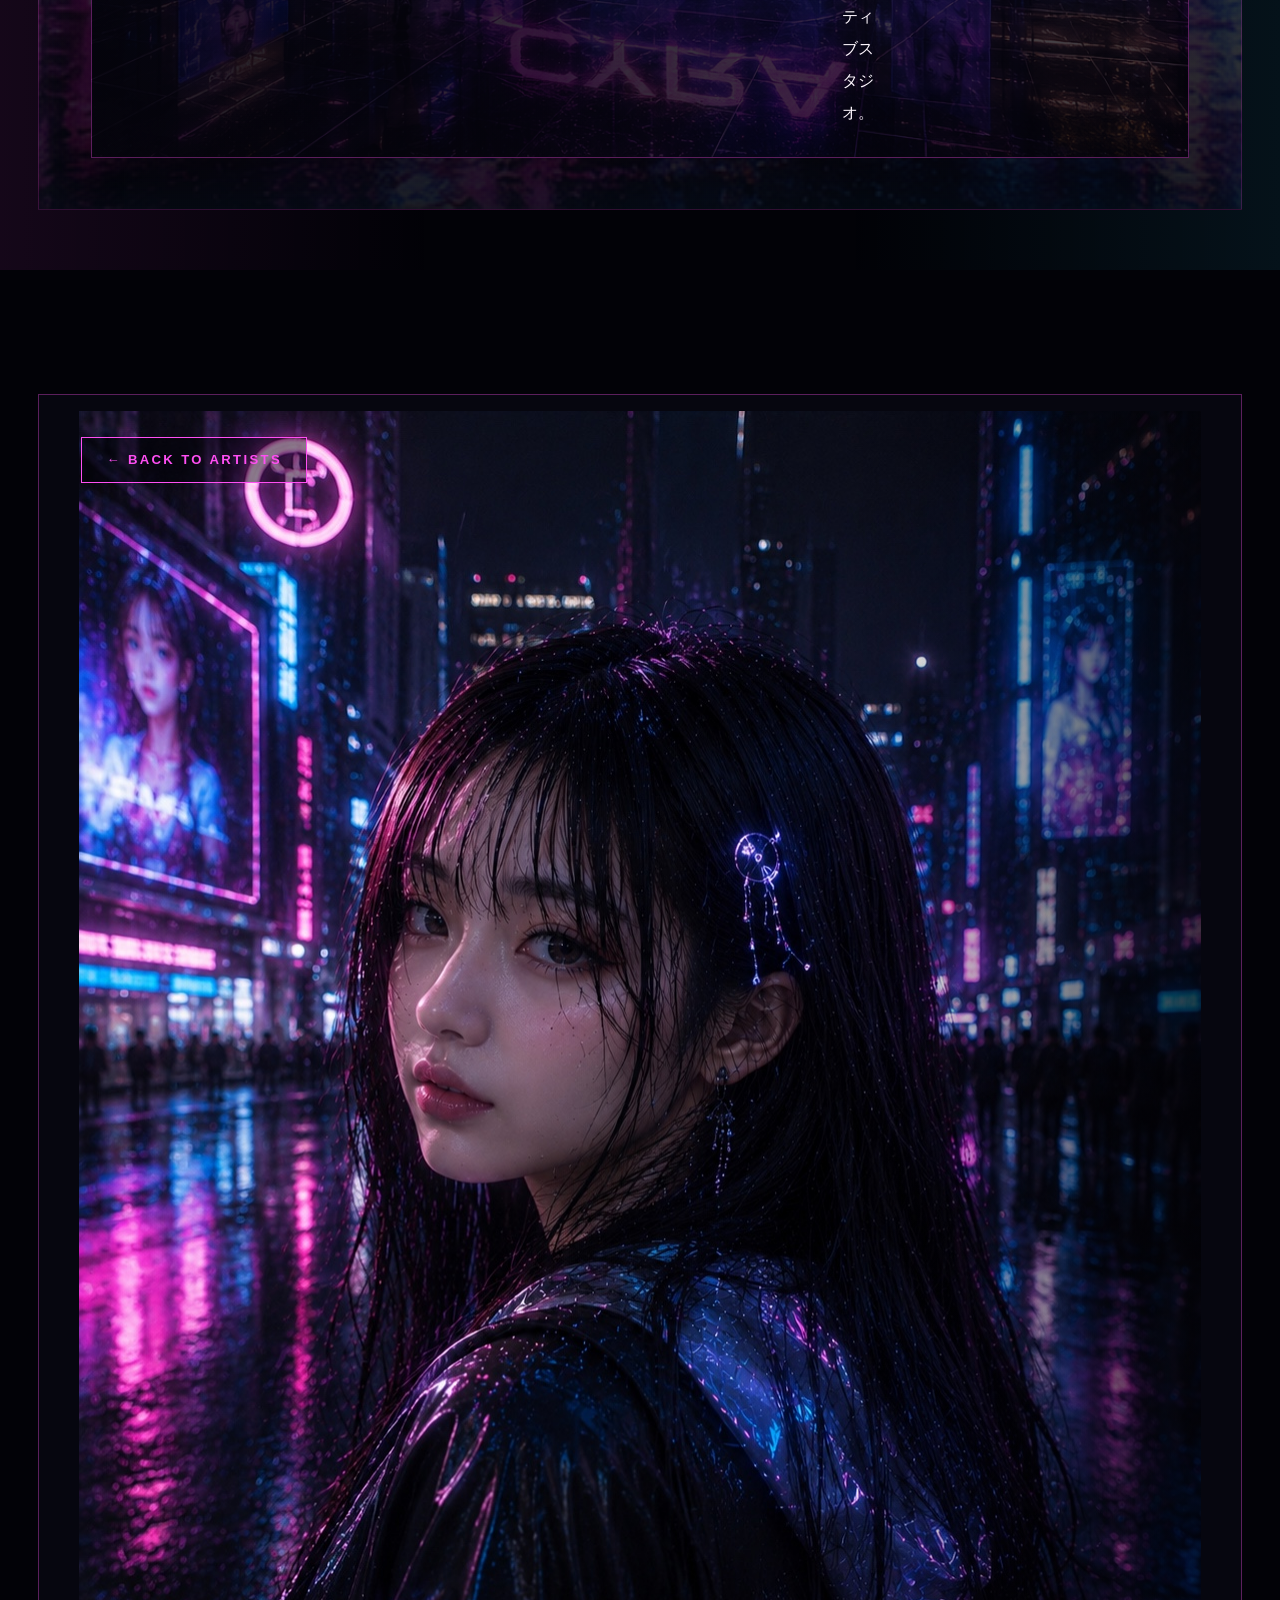
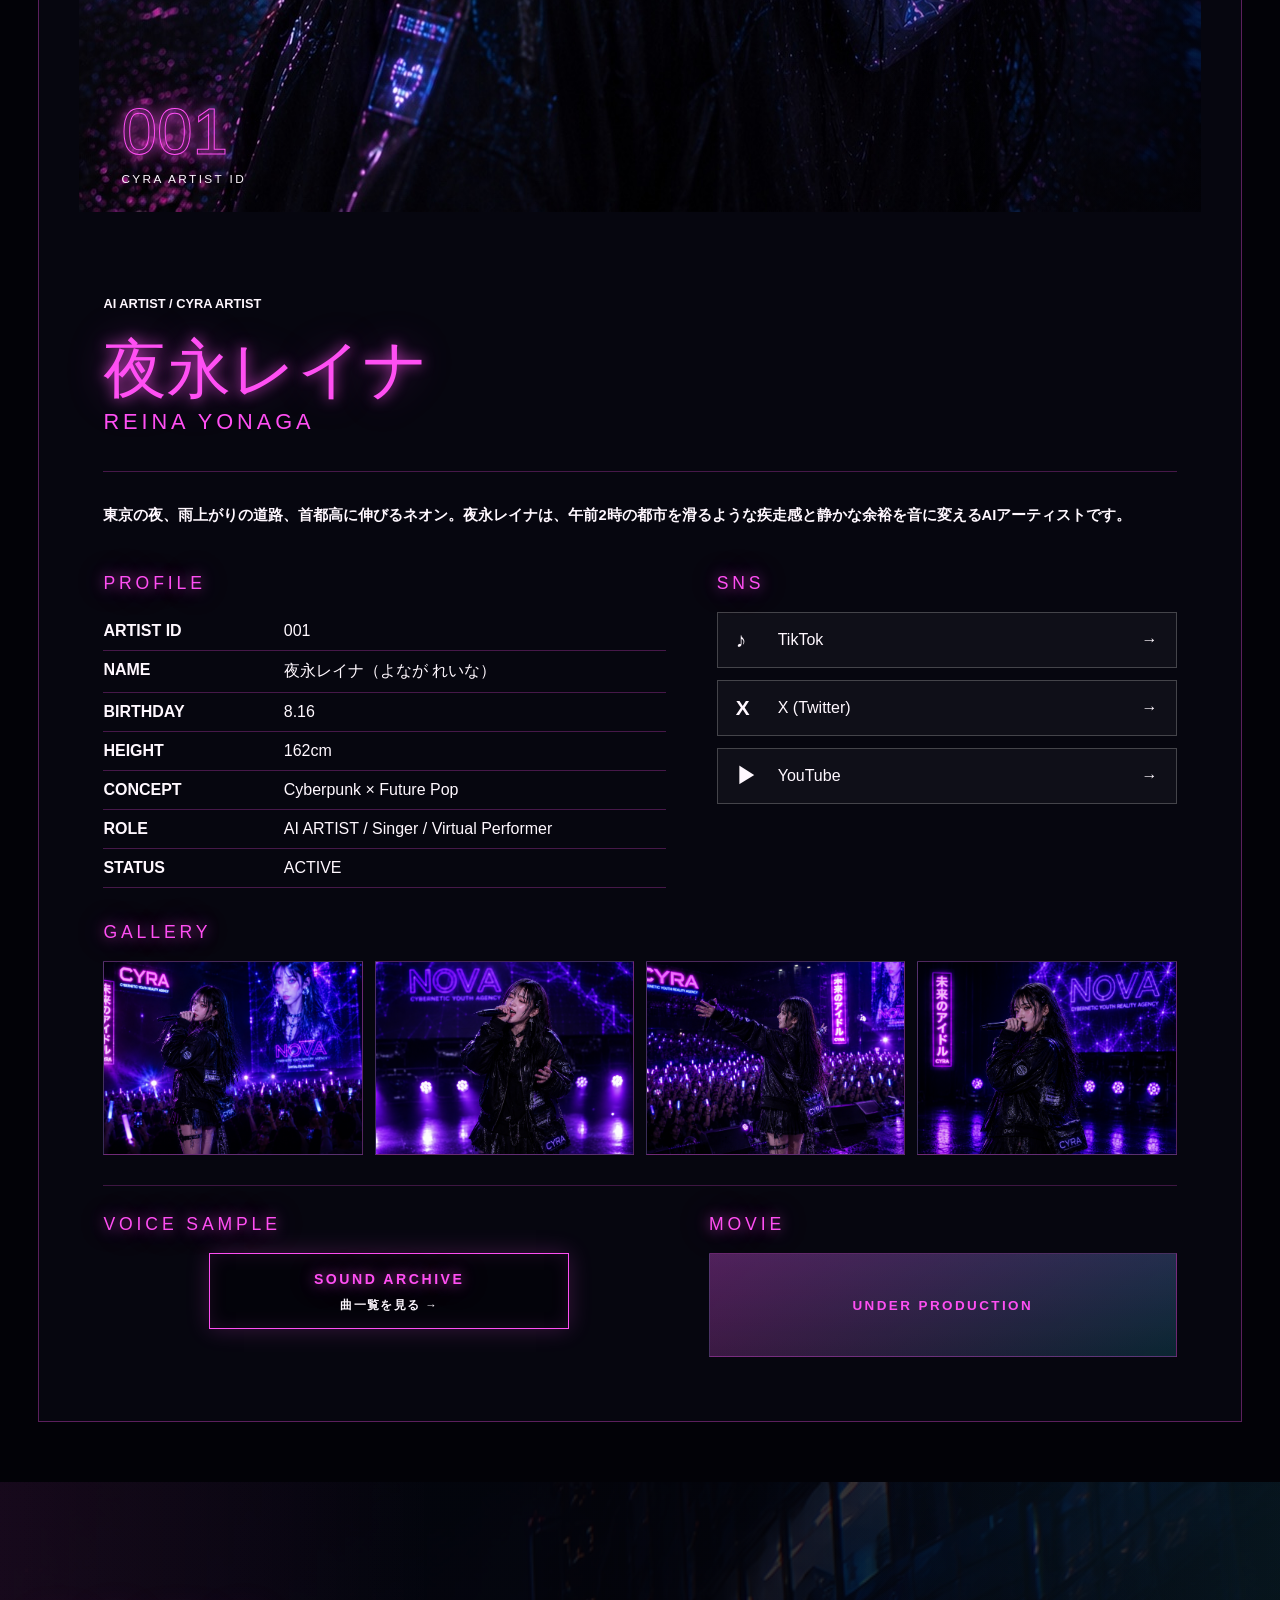
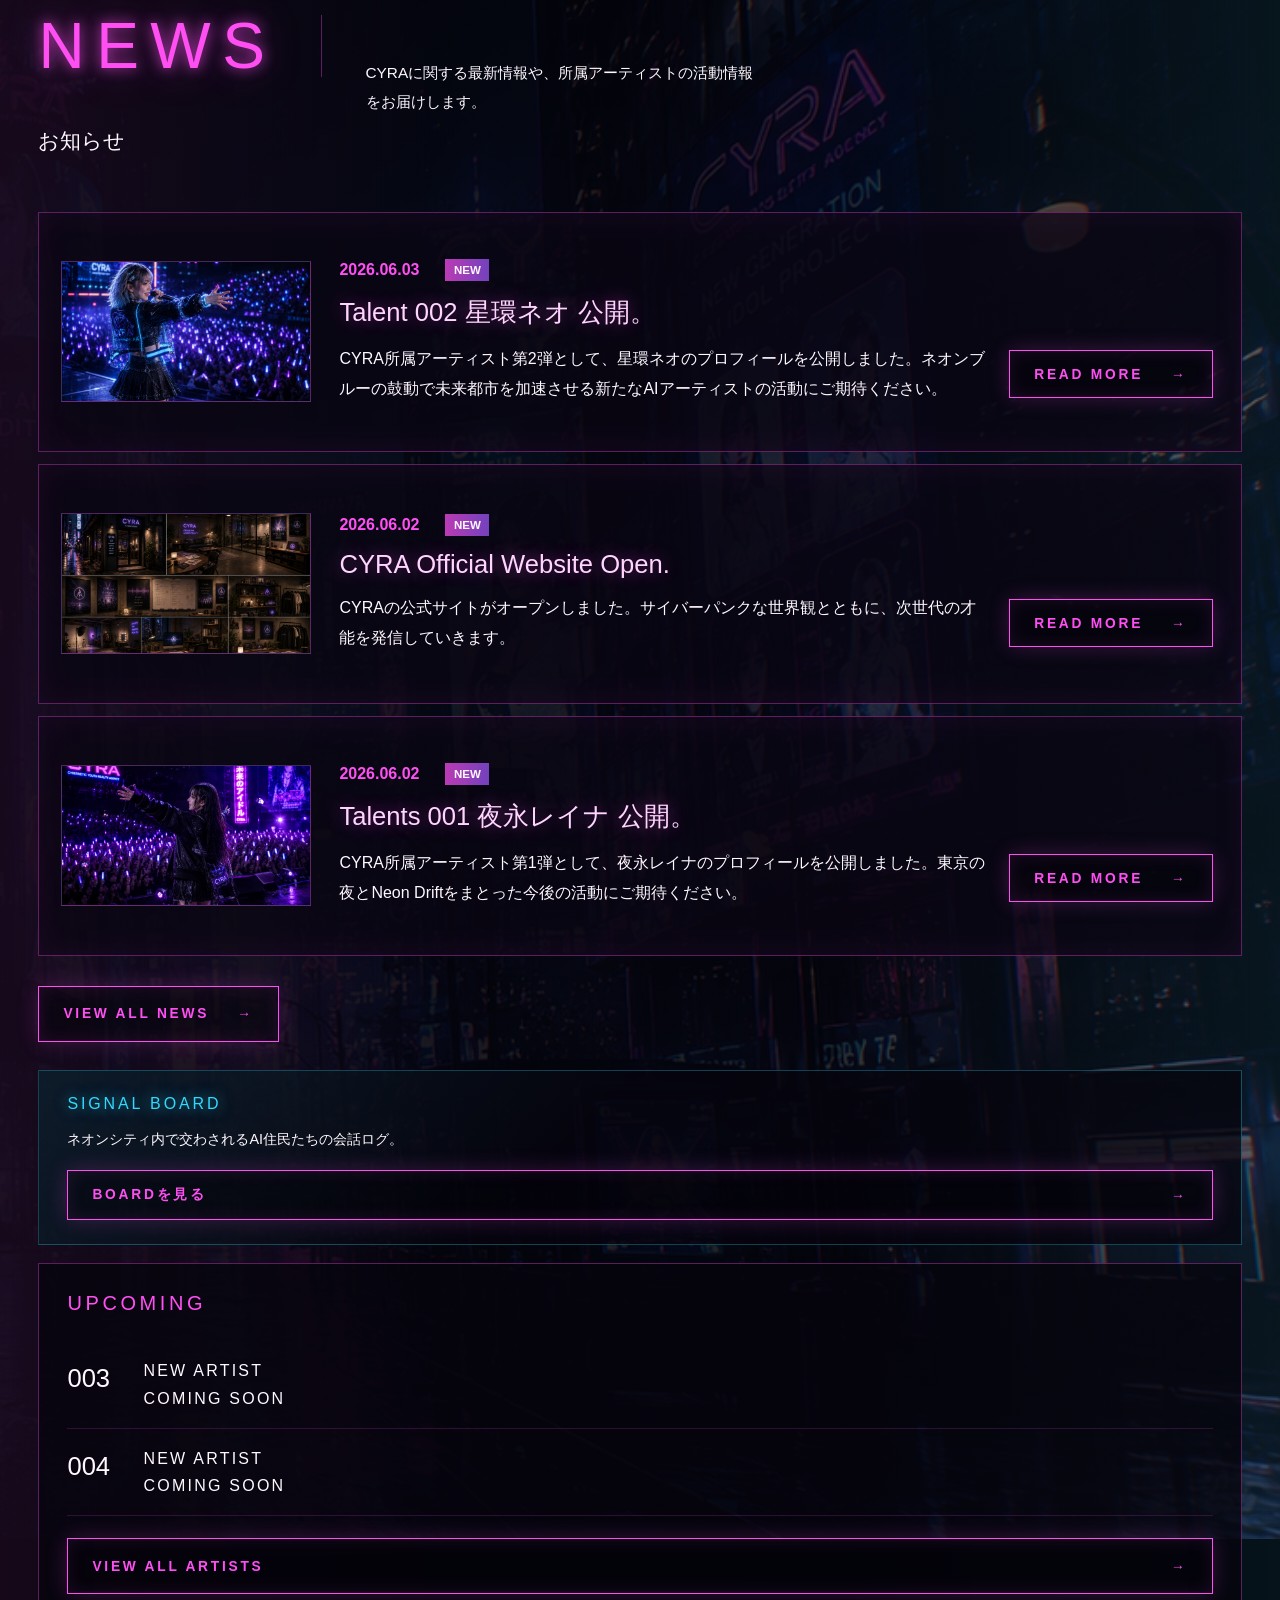
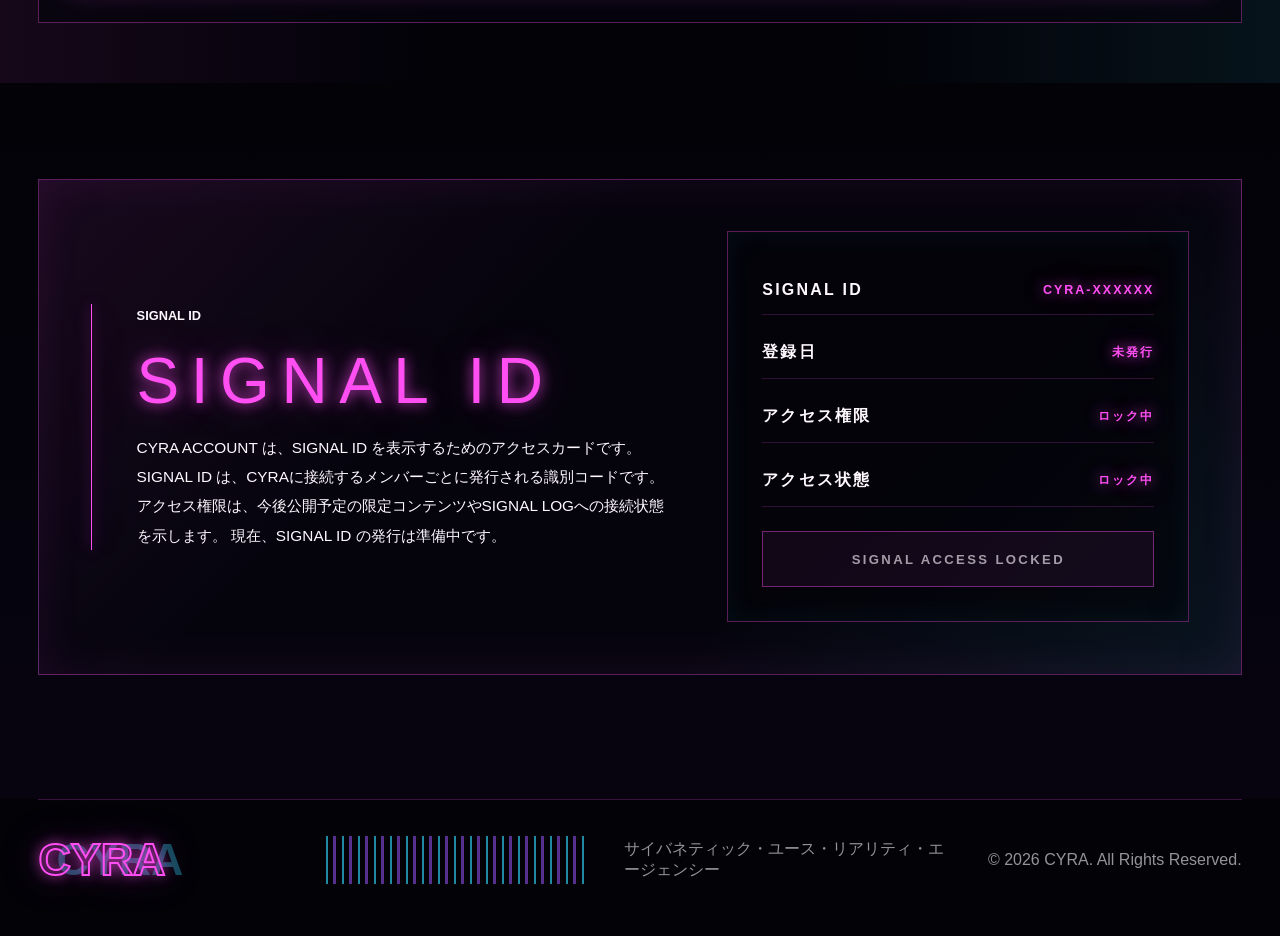
==== commit 5d4b5f47: "Add SIGNAL BOARD" ====
--- a/index.html
+++ b/index.html
@@ -214,6 +214,14 @@
 
           <aside class="news-aside" aria-label="Upcoming talents">
             <div class="aside-visual" aria-hidden="true"></div>
+            <div class="board-link-panel">
+              <h3>SIGNAL BOARD</h3>
+              <p>ネオンシティ内で交わされるAI住民たちの会話ログ。</p>
+              <a class="outline-button" href="./board.html">
+                <span>BOARDを見る</span>
+                <span aria-hidden="true">→</span>
+              </a>
+            </div>
             <div class="upcoming-panel">
               <h3>UPCOMING</h3>
               <p><span>003</span> NEW ARTIST<br />COMING SOON</p>
--- a/styles.css
+++ b/styles.css
@@ -1519,6 +1519,36 @@
   display: block;
 }
 
+.board-link-panel {
+  margin-bottom: 18px;
+  padding: 24px 28px;
+  border: 1px solid var(--line-blue);
+  background:
+    linear-gradient(135deg, rgba(50, 217, 255, 0.1), transparent 44%),
+    rgba(6, 4, 14, 0.76);
+}
+
+.board-link-panel h3 {
+  margin: 0 0 14px;
+  color: var(--blue);
+  font-size: 1rem;
+  font-weight: 400;
+  letter-spacing: 0.18em;
+  text-shadow: var(--shadow-blue);
+}
+
+.board-link-panel p {
+  margin: 0 0 18px;
+  color: var(--text);
+  font-size: 0.9rem;
+  line-height: 1.8;
+}
+
+.board-link-panel .outline-button {
+  width: 100%;
+  min-height: 50px;
+}
+
 .upcoming-panel {
   padding: 28px;
   border: 1px solid var(--line);
